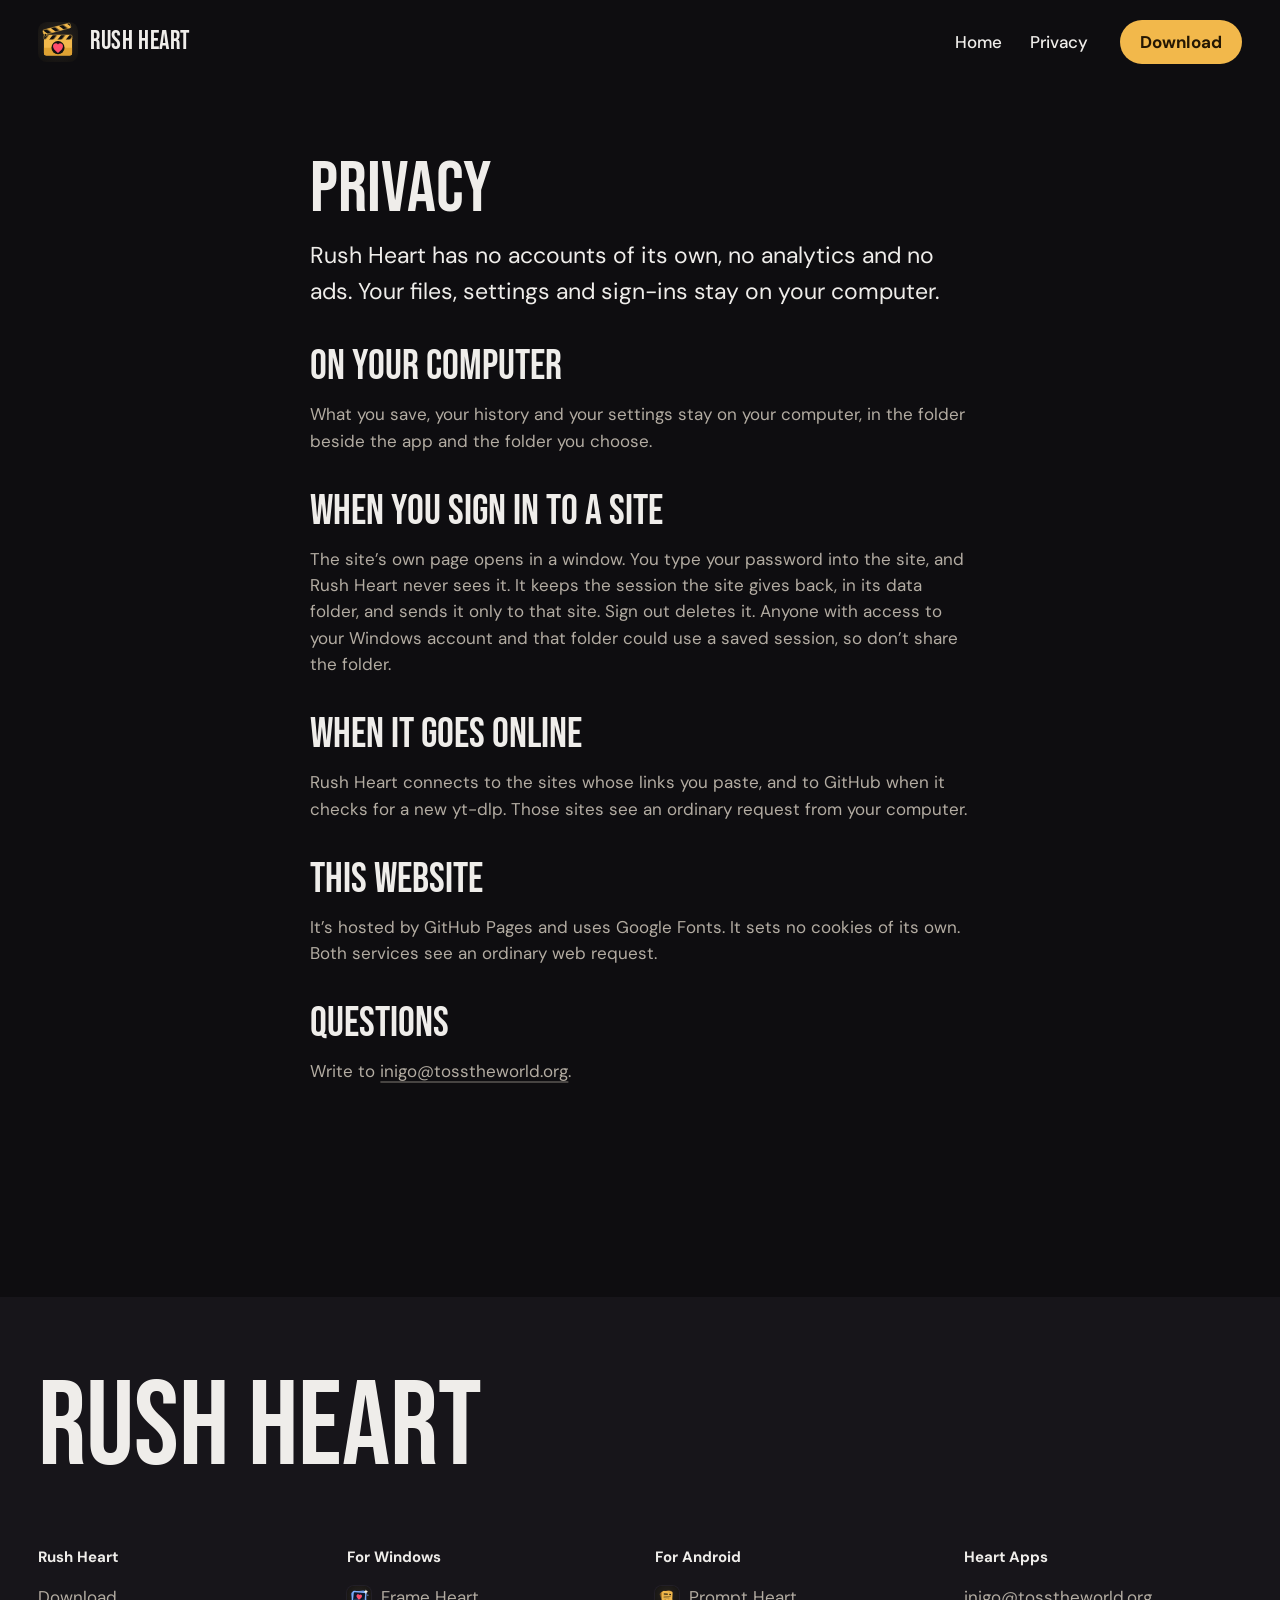
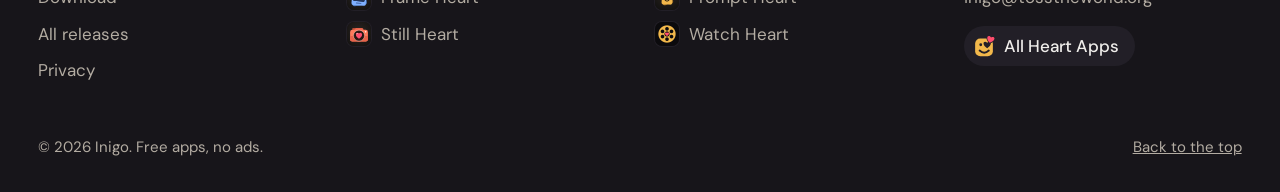
==== privacy.html @ 51c702de "Rush Heart 1.8.0: laid out like the other Heart Apps" ====
<!doctype html>
<html lang="en">
<head>
  <meta charset="utf-8">
  <meta name="viewport" content="width=device-width, initial-scale=1">
  <title>Privacy · Rush Heart</title>
  <meta name="description" content="Save videos and audio to your own drive. Free for Windows.">
  <meta name="theme-color" content="#0E0D10">
  <meta property="og:title" content="Rush Heart">
  <meta property="og:description" content="Save videos and audio to your own drive. A free Heart App for Windows.">
  <meta property="og:image" content="https://inigo-code.github.io/rush-heart-site/assets/preview.png">
  <meta property="og:image:width" content="1200">
  <meta property="og:image:height" content="630">
  <meta name="twitter:card" content="summary_large_image">
  <link rel="icon" href="assets/rush-heart.svg" type="image/svg+xml">
  <link rel="apple-touch-icon" href="assets/icon-180.png">
  <link rel="preconnect" href="https://fonts.googleapis.com">
  <link rel="preconnect" href="https://fonts.gstatic.com" crossorigin>
  <link href="https://fonts.googleapis.com/css2?family=Bebas+Neue&family=DM+Sans:opsz,wght@9..40,400;9..40,500;9..40,700&display=swap" rel="stylesheet">
  <link rel="stylesheet" href="heart.css">
  <link rel="stylesheet" href="theme.css">
  <script>document.documentElement.classList.add('js')</script>
</head>
<body>
<main id="top">
  <header class="bar wrap">
    <a class="brand" href="index.html" aria-label="Rush Heart, home"><img src="assets/rush-heart.svg" width="40" height="40" alt="">Rush Heart</a>
    <nav aria-label="Pages"><a href="index.html">Home</a><a href="privacy.html" aria-current="page">Privacy</a></nav>
    <a class="button button-small" href="https://github.com/inigo-code/rush-heart-site/releases/latest/download/RushHeart.exe">Download</a>
  </header>
  <article class="doc wrap">
    <h1 class="h2">Privacy</h1>
    <p class="doc-lede">Rush Heart has no accounts of its own, no analytics and no ads. Your files, settings and sign-ins stay on your computer.</p>
    <h2 class="h3">On your computer</h2><p>What you save, your history and your settings stay on your computer, in the folder beside the app and the folder you choose.</p><h2 class="h3">When you sign in to a site</h2><p>The site’s own page opens in a window. You type your password into the site, and Rush Heart never sees it. It keeps the session the site gives back, in its data folder, and sends it only to that site. Sign out deletes it. Anyone with access to your Windows account and that folder could use a saved session, so don’t share the folder.</p><h2 class="h3">When it goes online</h2><p>Rush Heart connects to the sites whose links you paste, and to GitHub when it checks for a new yt-dlp. Those sites see an ordinary request from your computer.</p>
    <h2 class="h3">This website</h2>
    <p>It’s hosted by GitHub Pages and uses Google Fonts. It sets no cookies of its own. Both services see an ordinary web request.</p>
    <h2 class="h3">Questions</h2>
    <p>Write to <a class="link" href="mailto:inigo@tosstheworld.org?subject=Rush%20Heart%20privacy">inigo@tosstheworld.org</a>.</p>
  </article>
</main>

<footer class="foot">
  <div class="wrap">
    <p class="foot-name" aria-hidden="true">Rush Heart</p>
    <div class="foot-cols">
      <nav aria-label="Rush Heart"><h2>Rush Heart</h2><a href="https://github.com/inigo-code/rush-heart-site/releases/latest/download/RushHeart.exe">Download</a><a href="https://github.com/inigo-code/rush-heart-site/releases">All releases</a><a href="privacy.html">Privacy</a></nav>
      <nav aria-label="For Windows"><h2>For Windows</h2><a class="to-app" href="https://inigo-code.github.io/frame-heart-site/"><img src="assets/frame-heart.svg" width="24" height="24" alt="">Frame Heart</a><a class="to-app" href="https://inigo-code.github.io/still-heart-site/"><img src="assets/still-heart.svg" width="24" height="24" alt="">Still Heart</a></nav>
      <nav aria-label="For Android"><h2>For Android</h2><a class="to-app" href="https://inigo-code.github.io/prompt-heart-site/"><img src="assets/prompt-heart.png" width="24" height="24" alt="">Prompt Heart</a><a class="to-app" href="https://inigo-code.github.io/watch-heart-site/"><img src="assets/watch-heart.png" width="24" height="24" alt="">Watch Heart</a></nav>
      <nav aria-label="Heart Apps"><h2>Heart Apps</h2><a href="mailto:inigo@tosstheworld.org?subject=Rush%20Heart">inigo@tosstheworld.org</a><a class="to-home" href="https://inigo-code.github.io/"><img src="assets/heart-apps.svg" width="22" height="22" alt="">All Heart Apps</a></nav>
    </div>
    <div class="foot-last"><p>© 2026 Inigo. Free apps, no ads.</p><a href="#top">Back to the top</a></div>
  </div>
</footer>

<script src="heart.js" defer></script>

</body>
</html>
---- heart.css ----
/* Heart: the shared layout of the Heart Apps sites. Each site sets its own colours and faces in
   its theme file; everything here reads only the tokens below. */

:root {
  --bg: #0E0D10;
  --surface: #18161B;
  --surface-2: #232026;
  --ink: #EFEDEA;
  --muted: #B3ACA2;
  --accent: #F2B84B;
  --accent-ink: #121110;
  --accent-hover: #F6C76E;
  --field: var(--accent);
  --field-ink: var(--accent-ink);
  --font-display: 'DM Sans', system-ui, sans-serif;
  --font-text: 'DM Sans', system-ui, sans-serif;
  --display-weight: 700;
  --display-track: -0.035em;
  --display-case: none;
  --s-small: 0.9375rem;
  --s-body: 1.0625rem;
  --s-lede: clamp(1.1875rem, 1rem + 0.6vw, 1.4375rem);
  --s-head: clamp(1.5rem, 1.15rem + 1vw, 2rem);
  --s-h2: clamp(2.25rem, 1.4rem + 3vw, 4rem);
  --s-h1: clamp(2.75rem, 1.2rem + 5.6vw, 6.25rem);
  --margin: clamp(1rem, 3vw, 2.5rem);
  --max: 1240px;
  --gap: clamp(1rem, 2.4vw, 2rem);
  --section: clamp(6rem, 11vw, 10rem);
  --radius: 28px;
  --ease-out: cubic-bezier(0.22, 1, 0.36, 1);
}

*, *::before, *::after { box-sizing: border-box; }
html { -webkit-text-size-adjust: 100%; scroll-behavior: smooth; scroll-padding-top: 24px; }
body { margin: 0; background: var(--bg); color: var(--ink); font: 400 var(--s-body)/1.55 var(--font-text); -webkit-font-smoothing: antialiased; text-rendering: optimizeLegibility; }
img { display: block; max-width: 100%; height: auto; }
a { color: inherit; }
h1, h2, h3, p, ul, ol, dl, dd, figure { margin: 0; }
ul, ol { padding: 0; list-style: none; }
button { font: inherit; color: inherit; background: none; border: 0; padding: 0; cursor: pointer; }
:focus-visible { outline: 3px solid var(--accent); outline-offset: 3px; border-radius: 6px; }
::selection { background: var(--accent); color: var(--accent-ink); }
.nums { font-variant-numeric: tabular-nums; }
.visually-hidden { position: absolute; width: 1px; height: 1px; overflow: hidden; clip-path: inset(50%); white-space: nowrap; }

.wrap { width: 100%; max-width: calc(var(--max) + 2 * var(--margin)); margin-inline: auto; padding-inline: var(--margin); }
.section { padding-block: var(--section) 0; }

/* ---------- type ---------- */
.h1, .h2, .h3 { font-family: var(--font-display); font-weight: var(--display-weight); text-transform: var(--display-case); text-wrap: balance; }
.h1 { font-size: var(--s-h1); line-height: 0.98; letter-spacing: var(--display-track); }
.h2 { font-size: var(--s-h2); line-height: 1.04; letter-spacing: calc(var(--display-track) * 0.8); }
.h3 { font-size: var(--s-head); line-height: 1.15; letter-spacing: calc(var(--display-track) * 0.4); }
.lede { font-size: var(--s-lede); line-height: 1.45; max-width: 34ch; }
.soft { color: var(--muted); }
.copy p + p { margin-top: 0.9em; }
.head { display: grid; gap: 20px; max-width: 46rem; margin-bottom: clamp(2.5rem, 5vw, 4rem); }
.head p { font-size: var(--s-lede); line-height: 1.45; max-width: 40ch; }

/* ---------- controls ---------- */
.button { display: inline-flex; align-items: center; justify-content: center; gap: 10px; min-height: 52px; padding: 0 26px; border-radius: 999px; background: var(--accent); color: var(--accent-ink); font-weight: 700; text-decoration: none; transition: transform 140ms var(--ease-out), background-color 180ms ease; }
.button:active { transform: scale(0.96); }
.button-tone { background: var(--surface-2); color: var(--ink); }
.button-small { min-height: 44px; padding: 0 20px; }
.link { text-decoration: underline; text-decoration-thickness: 2px; text-underline-offset: 0.22em; text-decoration-color: color-mix(in srgb, currentColor 35%, transparent); transition: text-decoration-color 180ms ease; }
@media (hover: hover) and (pointer: fine) {
  .button:hover { background: var(--accent-hover); }
  .button-tone:hover { background: color-mix(in srgb, var(--surface-2) 70%, var(--ink) 12%); }
  .link:hover { text-decoration-color: currentColor; }
}
.actions { display: flex; flex-wrap: wrap; align-items: center; gap: 14px 22px; }

/* ---------- the bar ---------- */
.bar { display: flex; align-items: center; gap: 24px; min-height: 84px; }
.brand { display: inline-flex; align-items: center; gap: 12px; font-family: var(--font-display); font-weight: var(--display-weight); font-size: var(--s-body); text-transform: var(--display-case); text-decoration: none; letter-spacing: -0.01em; }
.brand img { width: 40px; height: 40px; border-radius: 11px; }
.bar nav { display: flex; gap: 28px; margin-left: auto; }
.bar nav + .button { margin-left: 8px; }
.bar nav a { text-decoration: none; font-weight: 500; transition: color 180ms ease; }
.bar nav a:hover { color: var(--accent); }

/* ---------- the hero ---------- */
.hero { display: grid; grid-template-columns: minmax(0, 7fr) minmax(0, 5fr); gap: var(--gap); align-items: center; padding-block: clamp(2rem, 6vw, 5rem) 0; }
.hero-text { display: grid; gap: 32px; align-content: center; }
.hero-text .lede { max-width: 30ch; }
.facts { display: flex; flex-wrap: wrap; gap: 6px 22px; color: var(--muted); font-size: var(--s-small); }
.facts li { display: inline-flex; align-items: center; gap: 8px; }
.facts li::before { content: ''; width: 7px; height: 7px; border-radius: 50%; background: var(--accent); }
.hero-media { display: grid; justify-items: center; }

/* A phone: the screen in a plain bezel, a step in tone, no shadow. */
.phone { width: min(100%, 310px); padding: 10px; border-radius: 46px; background: var(--surface-2); }
.phone img { width: 100%; border-radius: 37px; background: var(--surface); }
.hero .phone { width: min(100%, 360px); }

/* ---------- feature rows: words on one side, one screen on the other ---------- */
.rows { display: grid; gap: clamp(4rem, 9vw, 8rem); }
.row { display: grid; grid-template-columns: minmax(0, 1fr) minmax(0, 1fr); gap: var(--gap); align-items: center; }
.row-media { display: grid; justify-items: center; padding-block: clamp(2rem, 4vw, 3.5rem); border-radius: var(--radius); background: var(--surface); }
.row:nth-child(even) .row-media { order: -1; }
.row-text { display: grid; gap: 22px; max-width: 32rem; }
.row:nth-child(odd) .row-text { padding-right: clamp(0px, 3vw, 3rem); }
.row:nth-child(even) .row-text { justify-self: end; }
.ticks { display: grid; gap: 10px; }
.ticks li { position: relative; padding-left: 30px; }
.ticks li::before { content: ''; position: absolute; left: 2px; top: 0.42em; width: 14px; height: 8px; border-left: 2.5px solid var(--accent); border-bottom: 2.5px solid var(--accent); transform: rotate(-45deg); }

/* ---------- everything else: a plain list in columns ---------- */
.more { display: grid; grid-template-columns: repeat(3, minmax(0, 1fr)); gap: 36px var(--gap); padding: clamp(2rem, 3.4vw, 3rem); border-radius: var(--radius); background: var(--surface); }
.more div { display: grid; gap: 6px; align-content: start; }
.more dt { font-weight: 700; }
.more dd { color: var(--muted); }

/* ---------- get it: the one field of colour ---------- */
.get { display: grid; grid-template-columns: minmax(0, 5fr) minmax(0, 7fr); gap: var(--gap); padding: clamp(2rem, 3.4vw, 3rem); border-radius: var(--radius); background: var(--field); color: var(--field-ink); }
.get .head { margin: 0; align-content: start; }
.get .head p { color: inherit; }
.ways { display: grid; gap: 10px; align-content: start; }
.way { display: grid; grid-template-columns: 48px minmax(0, 1fr) auto; gap: 18px; align-items: center; min-height: 84px; padding: 14px 22px 14px 18px; border-radius: 20px; background: color-mix(in srgb, var(--field-ink) 9%, transparent); text-decoration: none; transition: background-color 180ms ease, transform 140ms var(--ease-out); }
.way:active { transform: scale(0.985); }
.way img { width: 48px; height: 48px; border-radius: 12px; }
.way strong { display: block; }
.way span span { display: block; font-size: var(--s-small); opacity: 0.82; }
.way .go { font-weight: 700; white-space: nowrap; }
.way-main { background: var(--field-ink); color: var(--field); }
@media (hover: hover) and (pointer: fine) {
  .way:hover { background: color-mix(in srgb, var(--field-ink) 16%, transparent); }
  .way-main:hover { background: color-mix(in srgb, var(--field-ink) 88%, var(--field)); }
}

/* ---------- questions ---------- */
.faq { display: grid; grid-template-columns: minmax(0, 4fr) minmax(0, 8fr); gap: var(--gap); }
.faq .head { align-content: start; margin: 0; }
.faq-list { display: grid; gap: 8px; }
.faq-list details { border-radius: 18px; background: var(--surface); transition: background-color 180ms ease; }
.faq-list summary { display: flex; justify-content: space-between; align-items: center; gap: 16px; min-height: 64px; padding: 16px 22px; font-weight: 700; cursor: pointer; list-style: none; }
.faq-list summary::-webkit-details-marker { display: none; }
.faq-list summary::after { content: '+'; flex: none; display: grid; place-items: center; width: 32px; height: 32px; border-radius: 50%; background: var(--surface-2); font-weight: 400; font-size: 1.375rem; line-height: 1; transition: transform 240ms var(--ease-out); }
.faq-list details[open] summary::after { transform: rotate(45deg); }
.faq-list details p { padding: 0 22px 20px; max-width: 72ch; }
@media (hover: hover) and (pointer: fine) { .faq-list details:not([open]):hover { background: var(--surface-2); } }

/* ---------- note from the maker ---------- */
.note { display: grid; grid-template-columns: minmax(0, 4fr) minmax(0, 8fr); gap: var(--gap); }
.note .copy { font-size: var(--s-lede); line-height: 1.5; max-width: 40ch; }
.note .actions { margin-top: 28px; }

/* ---------- footer ---------- */
.foot { margin-top: var(--section); padding-block: clamp(3rem, 6vw, 5rem) 32px; background: var(--surface); }
.foot-name { font-family: var(--font-display); font-weight: var(--display-weight); text-transform: var(--display-case); font-size: var(--s-h1); line-height: 0.9; letter-spacing: var(--display-track); white-space: nowrap; }
.foot-cols { display: grid; grid-template-columns: repeat(4, minmax(0, 1fr)); gap: 28px var(--gap); margin-top: clamp(2.5rem, 5vw, 4rem); }
.foot-cols h2 { font-size: var(--s-small); font-weight: 700; margin-bottom: 10px; }
.foot-cols a { display: block; overflow-wrap: anywhere; padding-block: 5px; text-decoration: none; color: var(--muted); transition: color 180ms ease; }
.foot-cols a:hover { color: var(--ink); }
/* Links to the other apps carry their icons. The link home to Heart Apps is a chip, its mark and name on one line. */
.foot-cols .to-app { display: flex; align-items: center; gap: 10px; }
/* The icons are dark tiles; the ring keeps their edge visible on a dark footer. */
.foot-cols .to-app img { flex: none; width: 24px; height: 24px; border-radius: 7px; box-shadow: 0 0 0 1px var(--surface-2); }
.foot-cols .to-home { display: inline-flex; align-items: center; gap: 8px; margin-top: 10px; padding: 7px 16px 7px 10px; border-radius: 999px; background: var(--surface-2); color: var(--ink); font-weight: 500; white-space: nowrap; }
.foot-cols .to-home img { flex: none; width: 22px; height: 22px; }
.foot-last { display: flex; flex-wrap: wrap; justify-content: space-between; gap: 12px; margin-top: 48px; color: var(--muted); font-size: var(--s-small); }

/* ---------- entrance: each part rises once as it arrives; nothing waits on the script ---------- */
.js [data-reveal] { opacity: 0; transform: translateY(24px); transition: opacity 700ms var(--ease-out), transform 700ms var(--ease-out); transition-delay: calc(var(--i, 0) * 80ms); }
.js [data-reveal].is-in { opacity: 1; transform: none; }
.phone img { transition: transform 900ms var(--ease-out); }
.js .phone[data-reveal] img { transform: scale(1.04); }
.js .phone[data-reveal].is-in img { transform: none; }
@media (prefers-reduced-motion: reduce) {
  html { scroll-behavior: auto; }
  .js [data-reveal], .js .phone[data-reveal] img { opacity: 1; transform: none; transition: none; }
  .button, .way { transition: none; }
}

/* ---------- tablet ---------- */
@media (max-width: 960px) {
  .hero { grid-template-columns: minmax(0, 1fr) minmax(0, 0.8fr); }
  .more { grid-template-columns: repeat(2, minmax(0, 1fr)); }
  .get, .faq, .note { grid-template-columns: 1fr; gap: 32px; }
  .foot-cols { grid-template-columns: repeat(2, minmax(0, 1fr)); }
}

/* ---------- phone: its own composition, one column ---------- */
@media (max-width: 680px) {
  .bar { min-height: 68px; gap: 12px; }
  .bar nav { display: none; }
  .bar .button { margin-left: auto; }
  .hero { grid-template-columns: 1fr; gap: 48px; padding-top: 16px; }
  .hero-text { gap: 24px; }
  .hero .phone { width: min(78%, 320px); }
  .row { grid-template-columns: 1fr; gap: 28px; }
  .row .row-media, .row:nth-child(even) .row-media { order: 0; }
  .row:nth-child(even) .row-text { justify-self: start; }
  .row-text { padding: 0 !important; }
  .row .phone { width: min(74%, 290px); }
  .more { grid-template-columns: 1fr; gap: 24px; padding: 28px 22px; }
  .get { padding: 28px 18px; }
  .way { grid-template-columns: 40px minmax(0, 1fr); padding: 14px 16px; }
  .way img { width: 40px; height: 40px; }
  .way .go { display: none; }
  .foot-cols { grid-template-columns: 1fr; }
}
---- theme.css ----
/* Rush Heart: a Heart App for Windows. The layout is heart.css; this adds the colour and the window. */
:root {
  --bg: #0E0D10; --surface: #17151A; --surface-2: #221F27; --ink: #EFEDEA; --muted: #B3ACA2;
  --accent: #f2b84b; --accent-ink: #241703; --accent-hover: #f7cd7c; --field: #f2b84b; --field-ink: #241703;
  --font-display: 'Bebas Neue', Impact, 'Arial Narrow', sans-serif;
  --font-text: 'DM Sans', system-ui, -apple-system, 'Segoe UI', Roboto, sans-serif;
  --display-weight: 400; --display-track: 0; --display-case: uppercase;
  --s-h1: clamp(2.5rem, 0.2rem + 9.4vw, 7.5rem);
  --s-h2: clamp(2.75rem, 1.6rem + 3.6vw, 5rem);
  --s-head: clamp(2rem, 1.5rem + 1.4vw, 2.75rem);
}

.brand { font-size: 1.625rem; letter-spacing: 0.02em; }
.brand img { border-radius: 0; }
.h1 { line-height: 0.9; }
.h2, .h3 { line-height: 0.95; }
.way-mark { display: grid; place-items: center; width: 48px; height: 48px; border-radius: 12px; background: var(--field-ink); color: var(--field); font-weight: 700; }

/* The hero: the title across the page, the words and the window below it. */
.hero { grid-template-columns: minmax(0, 4fr) minmax(0, 8fr); align-items: end; }
.hero-text { gap: 40px; }
.hero-side { display: grid; gap: 32px; max-width: 34rem; }
@media (min-width: 961px) {
  .hero { grid-template-rows: auto auto; row-gap: 0; }
  .hero-text { display: contents; }
  .hero h1 { grid-column: 1 / -1; grid-row: 1; margin-bottom: clamp(1.5rem, 3vw, 2.5rem); }
  .hero-side { grid-column: 1; grid-row: 2; align-self: start; padding-top: clamp(1rem, 3vw, 2.5rem); }
  .hero-media { grid-column: 2; grid-row: 2; }
}
.window { overflow: hidden; width: 100%; border-radius: 16px; background: var(--surface-2); box-shadow: 0 30px 80px rgba(0, 0, 0, 0.45); }
.window img { display: block; width: 100%; height: auto; }
.row-media { padding: clamp(1rem, 2.4vw, 2rem); }

/* Sites that take an account, as a plain list */
.import { display: grid; grid-template-columns: minmax(0, 5fr) minmax(0, 7fr); gap: var(--gap); }
.import .head { margin: 0; align-content: start; }
.sources { display: grid; grid-template-columns: repeat(2, minmax(0, 1fr)); gap: 22px 24px; }
.sources strong { display: block; }
.sources span { display: block; color: var(--muted); font-size: var(--s-small); }
.import-after { margin-top: 22px; color: var(--muted); font-size: var(--s-small); }

/* Before and after */
.slider { max-width: 1040px; }
.compare { position: relative; overflow: hidden; border-radius: 18px; aspect-ratio: 3 / 2; background: #000; touch-action: pan-y; }
.compare img { position: absolute; inset: 0; width: 100%; height: 100%; object-fit: cover; }
.compare .before { clip-path: inset(0 calc(100% - var(--pos)) 0 0); }
.compare .line { position: absolute; top: 0; bottom: 0; left: var(--pos); width: 2px; margin-left: -1px; background: #F3EEE7; pointer-events: none; }
.compare .line::after { content: ""; position: absolute; top: 50%; left: 50%; width: 42px; height: 42px; border: 2px solid #F3EEE7; border-radius: 50%; transform: translate(-50%, -50%); background: rgba(14, 13, 16, 0.7); }
.compare .tag { position: absolute; top: 14px; padding: 3px 10px; border-radius: 8px; background: rgba(14, 13, 16, 0.72); font-size: var(--s-small); font-weight: 500; pointer-events: none; }
.compare .tag.left { left: 14px; }
.compare .tag.right { right: 14px; }
.compare input { position: absolute; inset: 0; width: 100%; height: 100%; margin: 0; opacity: 0; cursor: ew-resize; }

.notes { display: grid; gap: 16px; margin-top: 8px; font-size: var(--s-small); }
.notes strong { display: block; }

/* A page of plain words */
.doc { display: grid; gap: 14px; max-width: 46rem; padding-block: clamp(2rem, 6vw, 4.5rem); }
.doc h2 { margin-top: 24px; }
.doc p { color: var(--muted); }
.doc-lede { font-size: var(--s-lede); color: var(--ink) !important; }

@media (max-width: 960px) {
  .hero { grid-template-columns: 1fr; }
  .import { grid-template-columns: 1fr; gap: 32px; }
}
@media (max-width: 680px) {
  .sources { grid-template-columns: 1fr; }
}
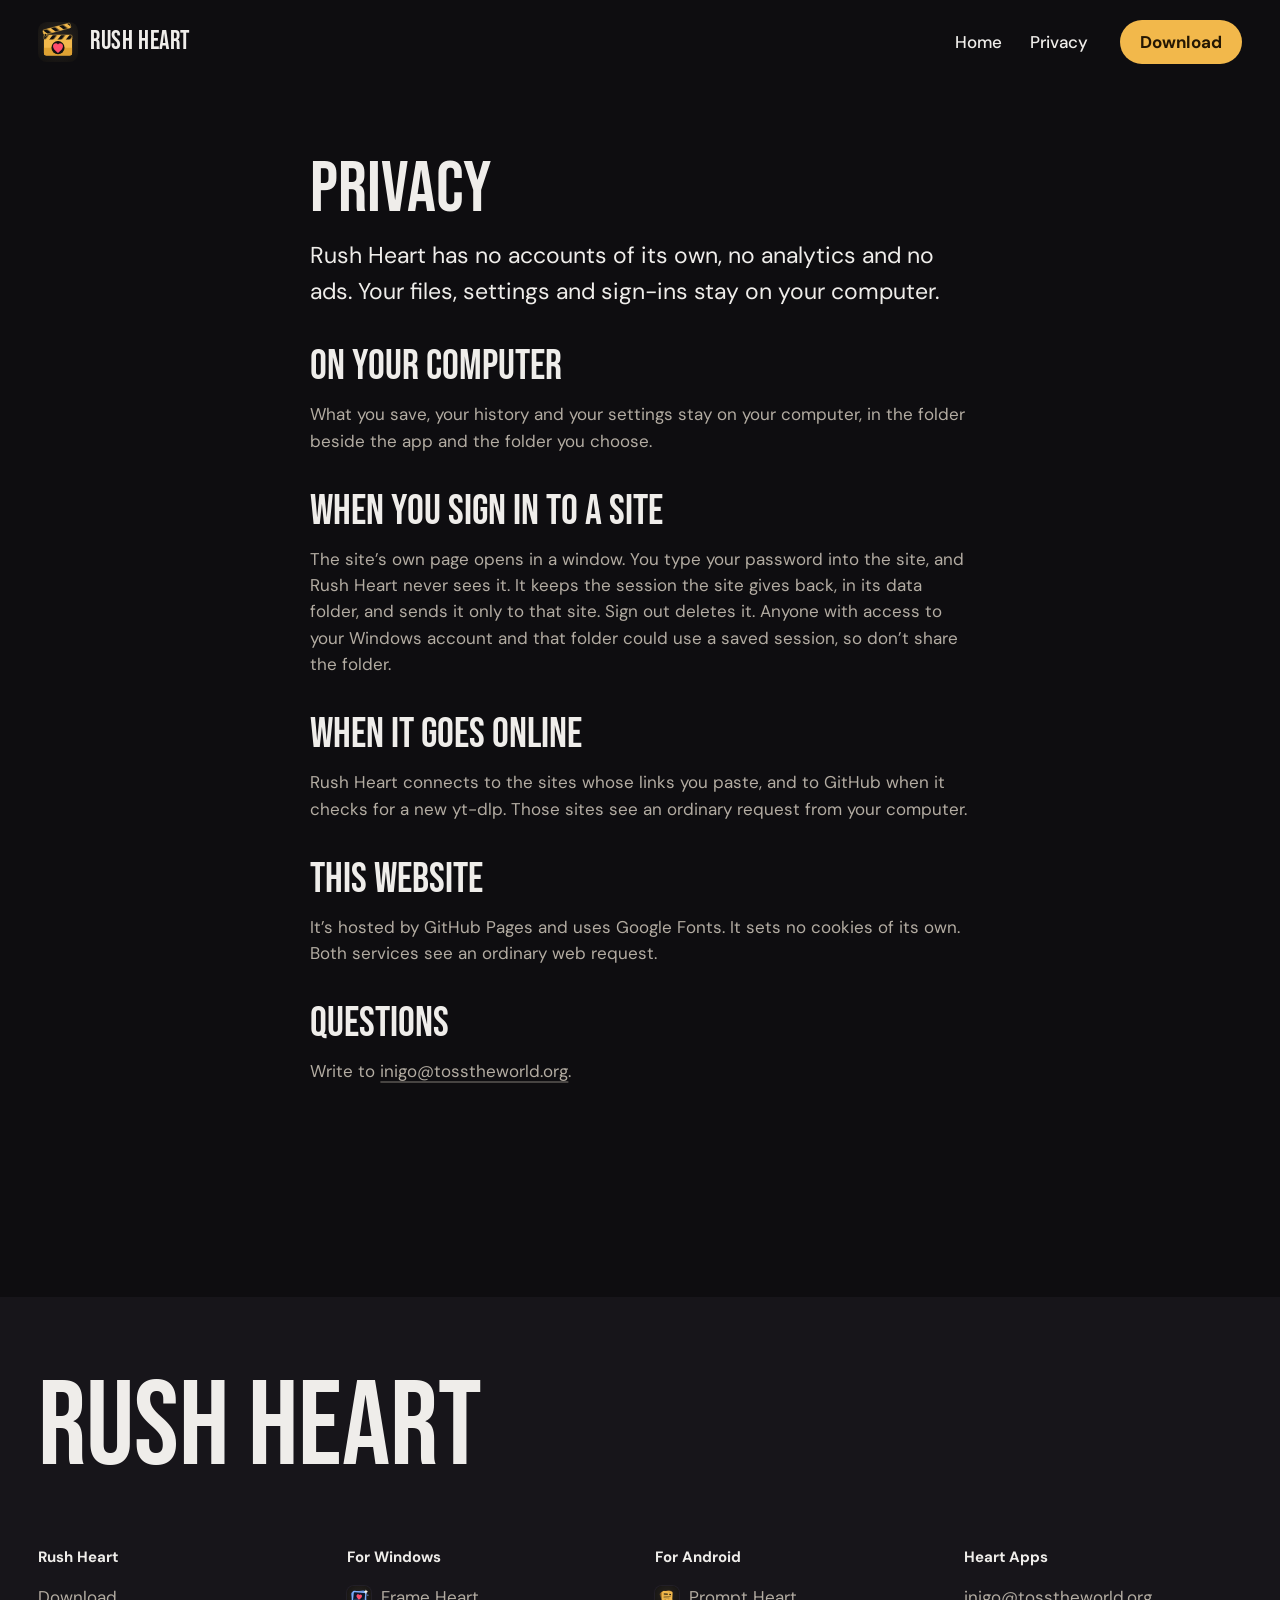
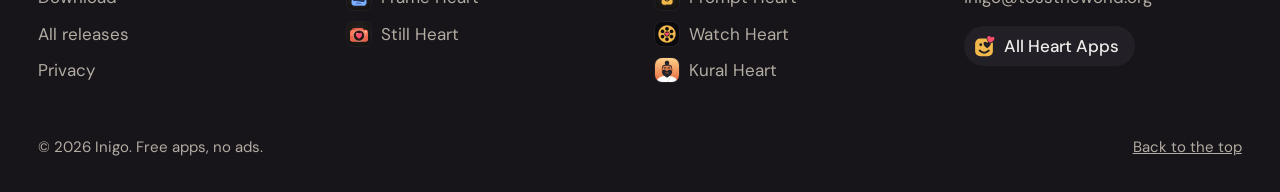
==== commit bba56e08: "Link Kural Heart" ====
--- a/privacy.html
+++ b/privacy.html
@@ -45,7 +45,7 @@
     <div class="foot-cols">
       <nav aria-label="Rush Heart"><h2>Rush Heart</h2><a href="https://github.com/inigo-code/rush-heart-site/releases/latest/download/RushHeart.exe">Download</a><a href="https://github.com/inigo-code/rush-heart-site/releases">All releases</a><a href="privacy.html">Privacy</a></nav>
       <nav aria-label="For Windows"><h2>For Windows</h2><a class="to-app" href="https://inigo-code.github.io/frame-heart-site/"><img src="assets/frame-heart.svg" width="24" height="24" alt="">Frame Heart</a><a class="to-app" href="https://inigo-code.github.io/still-heart-site/"><img src="assets/still-heart.svg" width="24" height="24" alt="">Still Heart</a></nav>
-      <nav aria-label="For Android"><h2>For Android</h2><a class="to-app" href="https://inigo-code.github.io/prompt-heart-site/"><img src="assets/prompt-heart.png" width="24" height="24" alt="">Prompt Heart</a><a class="to-app" href="https://inigo-code.github.io/watch-heart-site/"><img src="assets/watch-heart.png" width="24" height="24" alt="">Watch Heart</a></nav>
+      <nav aria-label="For Android"><h2>For Android</h2><a class="to-app" href="https://inigo-code.github.io/prompt-heart-site/"><img src="assets/prompt-heart.png" width="24" height="24" alt="">Prompt Heart</a><a class="to-app" href="https://inigo-code.github.io/watch-heart-site/"><img src="assets/watch-heart.png" width="24" height="24" alt="">Watch Heart</a><a class="to-app" href="https://inigo-code.github.io/kural-heart-site/"><img src="assets/kural-heart.png" width="24" height="24" alt="">Kural Heart</a></nav>
       <nav aria-label="Heart Apps"><h2>Heart Apps</h2><a href="mailto:inigo@tosstheworld.org?subject=Rush%20Heart">inigo@tosstheworld.org</a><a class="to-home" href="https://inigo-code.github.io/"><img src="assets/heart-apps.svg" width="22" height="22" alt="">All Heart Apps</a></nav>
     </div>
     <div class="foot-last"><p>© 2026 Inigo. Free apps, no ads.</p><a href="#top">Back to the top</a></div>
--- a/theme.css
+++ b/theme.css
@@ -17,19 +17,26 @@
 .way-mark { display: grid; place-items: center; width: 48px; height: 48px; border-radius: 12px; background: var(--field-ink); color: var(--field); font-weight: 700; }
 
 /* The hero: the title across the page, the words and the window below it. */
-.hero { grid-template-columns: minmax(0, 4fr) minmax(0, 8fr); align-items: end; }
-.hero-text { gap: 40px; }
-.hero-side { display: grid; gap: 32px; max-width: 34rem; }
+.hero { grid-template-columns: minmax(0, 1fr); gap: clamp(2rem, 4vw, 3.5rem); }
+.hero-text { gap: clamp(1.5rem, 3vw, 2.5rem); }
+.hero-side { display: grid; gap: 22px 32px; }
 @media (min-width: 961px) {
-  .hero { grid-template-rows: auto auto; row-gap: 0; }
-  .hero-text { display: contents; }
-  .hero h1 { grid-column: 1 / -1; grid-row: 1; margin-bottom: clamp(1.5rem, 3vw, 2.5rem); }
-  .hero-side { grid-column: 1; grid-row: 2; align-self: start; padding-top: clamp(1rem, 3vw, 2.5rem); }
-  .hero-media { grid-column: 2; grid-row: 2; }
+  .hero-side { grid-template-columns: minmax(0, 6fr) minmax(0, 5fr); align-items: start; }
+  .hero-side .lede { max-width: 36ch; }
+  .hero-side .facts { grid-column: 1 / -1; }
 }
 .window { overflow: hidden; width: 100%; border-radius: 16px; background: var(--surface-2); box-shadow: 0 30px 80px rgba(0, 0, 0, 0.45); }
 .window img { display: block; width: 100%; height: auto; }
-.row-media { padding: clamp(1rem, 2.4vw, 2rem); }
+.row { grid-template-columns: minmax(0, 5fr) minmax(0, 7fr); }
+.row:nth-child(even) { grid-template-columns: minmax(0, 7fr) minmax(0, 5fr); }
+.row-media { display: block; padding: 0; background: none; }
+.row-media .compare { width: 100%; aspect-ratio: 3 / 2; }
+
+/* A wall of pictures */
+.wall { display: grid; gap: 10px; margin-top: clamp(1.5rem, 3vw, 2.5rem); }
+.wall-6 { grid-template-columns: repeat(6, minmax(0, 1fr)); }
+.wall-4 { grid-template-columns: repeat(4, minmax(0, 1fr)); }
+.wall img { display: block; width: 100%; height: auto; border-radius: 12px; }
 
 /* Sites that take an account, as a plain list */
 .import { display: grid; grid-template-columns: minmax(0, 5fr) minmax(0, 7fr); gap: var(--gap); }
@@ -61,8 +68,10 @@
 .doc-lede { font-size: var(--s-lede); color: var(--ink) !important; }
 
 @media (max-width: 960px) {
-  .hero { grid-template-columns: 1fr; }
+  .row, .row:nth-child(even) { grid-template-columns: minmax(0, 1fr); }
   .import { grid-template-columns: 1fr; gap: 32px; }
+  .wall-6 { grid-template-columns: repeat(3, minmax(0, 1fr)); }
+  .wall-4 { grid-template-columns: repeat(2, minmax(0, 1fr)); }
 }
 @media (max-width: 680px) {
   .sources { grid-template-columns: 1fr; }
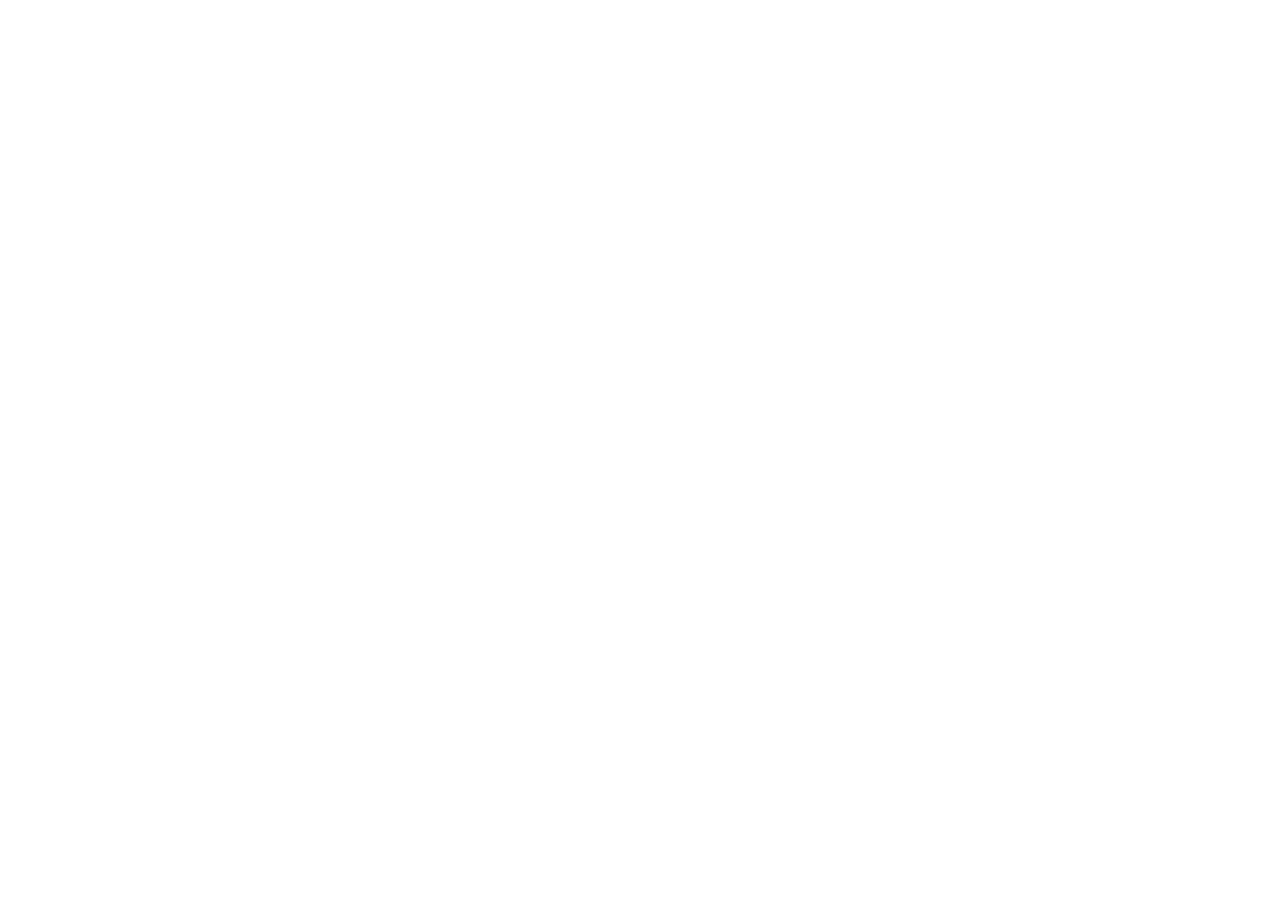
==== commit d9e6cc18: "Redirect to https://heartapps.github.io/ (site b9b6af6)" ====
--- a/privacy.html
+++ b/privacy.html
@@ -1,58 +1,15 @@
 <!doctype html>
 <html lang="en">
 <head>
-  <meta charset="utf-8">
-  <meta name="viewport" content="width=device-width, initial-scale=1">
-  <title>Privacy · Rush Heart</title>
-  <meta name="description" content="Save videos and audio to your own drive. Free for Windows.">
-  <meta name="theme-color" content="#0E0D10">
-  <meta property="og:title" content="Rush Heart">
-  <meta property="og:description" content="Save videos and audio to your own drive. A free Heart App for Windows.">
-  <meta property="og:image" content="https://inigo-code.github.io/rush-heart-site/assets/preview.png">
-  <meta property="og:image:width" content="1200">
-  <meta property="og:image:height" content="630">
-  <meta name="twitter:card" content="summary_large_image">
-  <link rel="icon" href="assets/rush-heart.svg" type="image/svg+xml">
-  <link rel="apple-touch-icon" href="assets/icon-180.png">
-  <link rel="preconnect" href="https://fonts.googleapis.com">
-  <link rel="preconnect" href="https://fonts.gstatic.com" crossorigin>
-  <link href="https://fonts.googleapis.com/css2?family=Bebas+Neue&family=DM+Sans:opsz,wght@9..40,400;9..40,500;9..40,700&display=swap" rel="stylesheet">
-  <link rel="stylesheet" href="heart.css">
-  <link rel="stylesheet" href="theme.css">
-  <script>document.documentElement.classList.add('js')</script>
+<meta charset="utf-8">
+<meta name="viewport" content="width=device-width, initial-scale=1">
+<title>Heart Apps has moved</title>
+<link rel="canonical" href="https://heartapps.github.io/rush-heart/privacy.html">
+<meta http-equiv="refresh" content="0; url=https://heartapps.github.io/rush-heart/privacy.html">
+<script>location.replace("https://heartapps.github.io/rush-heart/privacy.html" + location.search + location.hash)</script>
+<style>body{margin:0;min-height:100vh;display:grid;place-items:center;background:#0E0D10;color:#EFEDEA;font:17px/1.5 system-ui,sans-serif}a{color:#F2B84B}</style>
 </head>
 <body>
-<main id="top">
-  <header class="bar wrap">
-    <a class="brand" href="index.html" aria-label="Rush Heart, home"><img src="assets/rush-heart.svg" width="40" height="40" alt="">Rush Heart</a>
-    <nav aria-label="Pages"><a href="index.html">Home</a><a href="privacy.html" aria-current="page">Privacy</a></nav>
-    <a class="button button-small" href="https://github.com/inigo-code/rush-heart-site/releases/latest/download/RushHeart.exe">Download</a>
-  </header>
-  <article class="doc wrap">
-    <h1 class="h2">Privacy</h1>
-    <p class="doc-lede">Rush Heart has no accounts of its own, no analytics and no ads. Your files, settings and sign-ins stay on your computer.</p>
-    <h2 class="h3">On your computer</h2><p>What you save, your history and your settings stay on your computer, in the folder beside the app and the folder you choose.</p><h2 class="h3">When you sign in to a site</h2><p>The site’s own page opens in a window. You type your password into the site, and Rush Heart never sees it. It keeps the session the site gives back, in its data folder, and sends it only to that site. Sign out deletes it. Anyone with access to your Windows account and that folder could use a saved session, so don’t share the folder.</p><h2 class="h3">When it goes online</h2><p>Rush Heart connects to the sites whose links you paste, and to GitHub when it checks for a new yt-dlp. Those sites see an ordinary request from your computer.</p>
-    <h2 class="h3">This website</h2>
-    <p>It’s hosted by GitHub Pages and uses Google Fonts. It sets no cookies of its own. Both services see an ordinary web request.</p>
-    <h2 class="h3">Questions</h2>
-    <p>Write to <a class="link" href="mailto:inigo@tosstheworld.org?subject=Rush%20Heart%20privacy">inigo@tosstheworld.org</a>.</p>
-  </article>
-</main>
-
-<footer class="foot">
-  <div class="wrap">
-    <p class="foot-name" aria-hidden="true">Rush Heart</p>
-    <div class="foot-cols">
-      <nav aria-label="Rush Heart"><h2>Rush Heart</h2><a href="https://github.com/inigo-code/rush-heart-site/releases/latest/download/RushHeart.exe">Download</a><a href="https://github.com/inigo-code/rush-heart-site/releases">All releases</a><a href="privacy.html">Privacy</a></nav>
-      <nav aria-label="For Windows"><h2>For Windows</h2><a class="to-app" href="https://inigo-code.github.io/frame-heart-site/"><img src="assets/frame-heart.svg" width="24" height="24" alt="">Frame Heart</a><a class="to-app" href="https://inigo-code.github.io/still-heart-site/"><img src="assets/still-heart.svg" width="24" height="24" alt="">Still Heart</a></nav>
-      <nav aria-label="For Android"><h2>For Android</h2><a class="to-app" href="https://inigo-code.github.io/prompt-heart-site/"><img src="assets/prompt-heart.png" width="24" height="24" alt="">Prompt Heart</a><a class="to-app" href="https://inigo-code.github.io/watch-heart-site/"><img src="assets/watch-heart.png" width="24" height="24" alt="">Watch Heart</a><a class="to-app" href="https://inigo-code.github.io/kural-heart-site/"><img src="assets/kural-heart.png" width="24" height="24" alt="">Kural Heart</a></nav>
-      <nav aria-label="Heart Apps"><h2>Heart Apps</h2><a href="mailto:inigo@tosstheworld.org?subject=Rush%20Heart">inigo@tosstheworld.org</a><a class="to-home" href="https://inigo-code.github.io/"><img src="assets/heart-apps.svg" width="22" height="22" alt="">All Heart Apps</a></nav>
-    </div>
-    <div class="foot-last"><p>© 2026 Inigo. Free apps, no ads.</p><a href="#top">Back to the top</a></div>
-  </div>
-</footer>
-
-<script src="heart.js" defer></script>
-
+<p>Heart Apps has a new address: <a href="https://heartapps.github.io/rush-heart/privacy.html">https://heartapps.github.io/rush-heart/privacy.html</a></p>
 </body>
 </html>
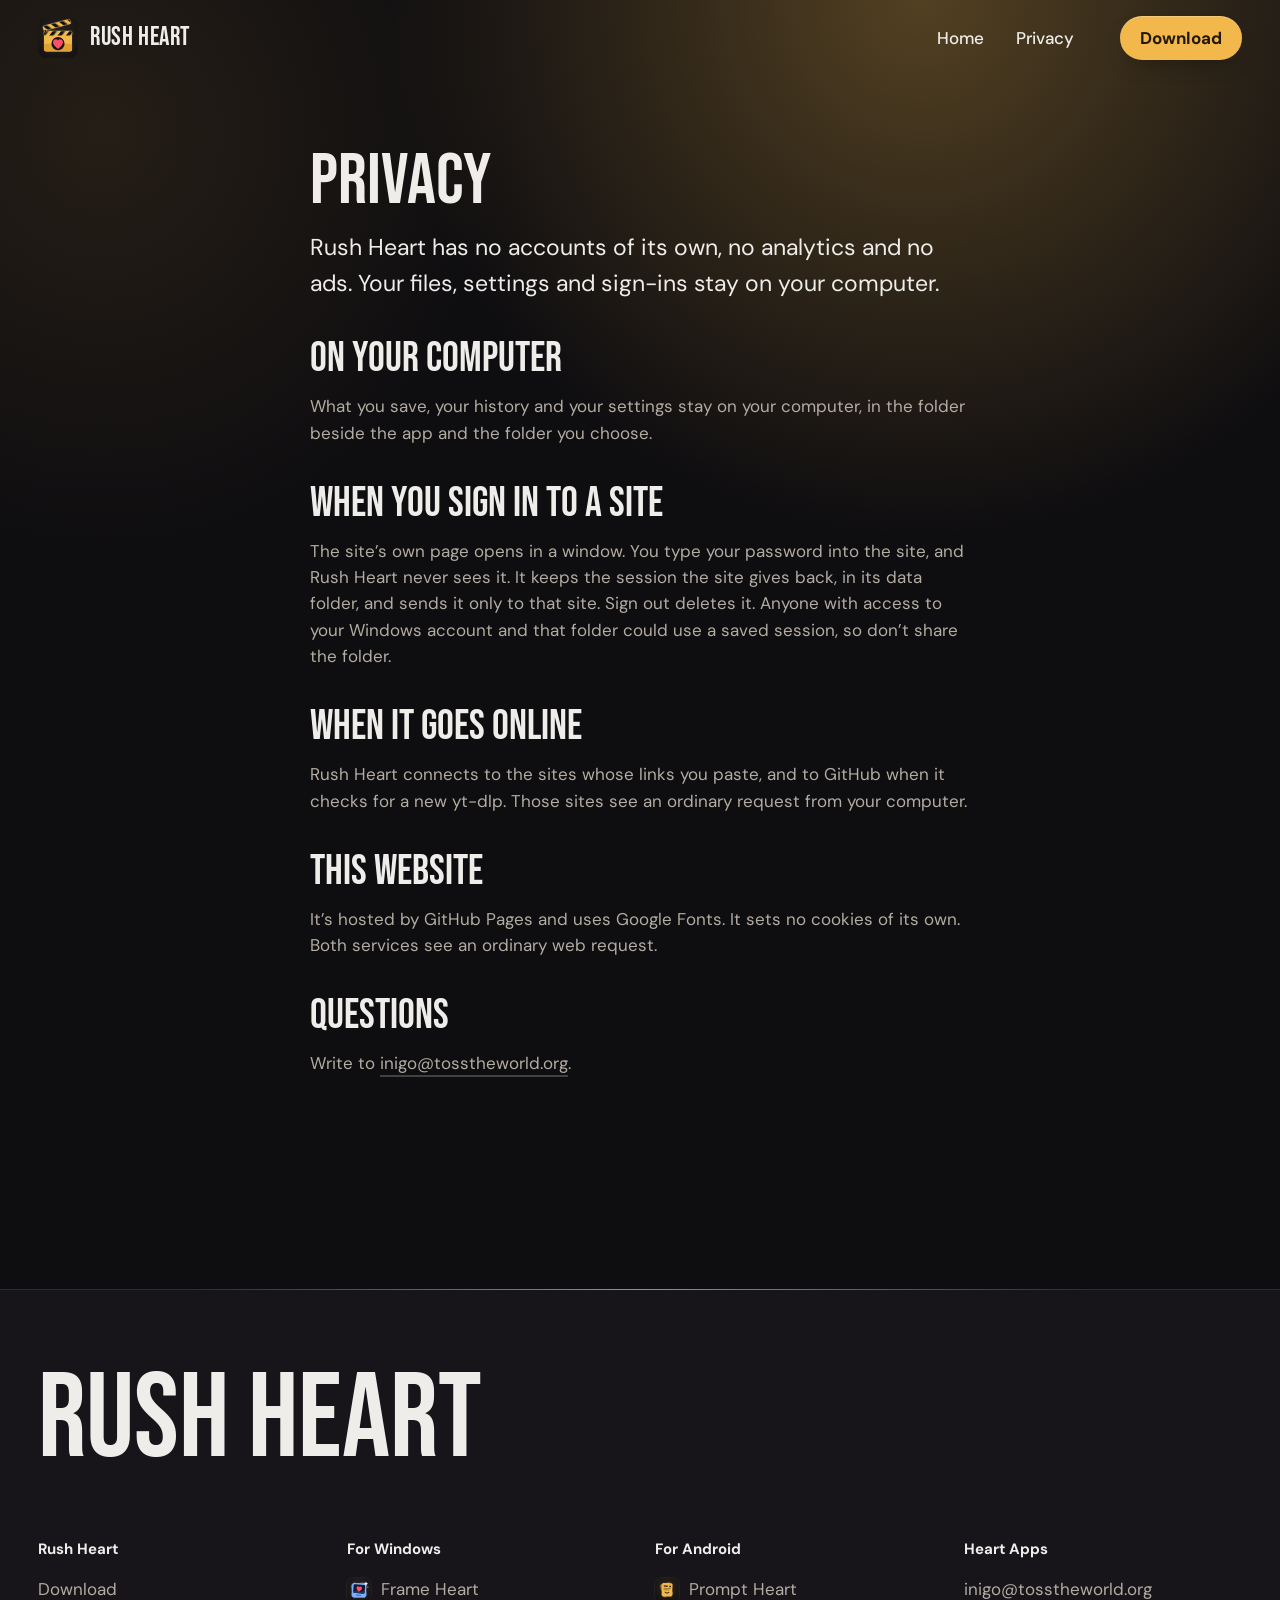
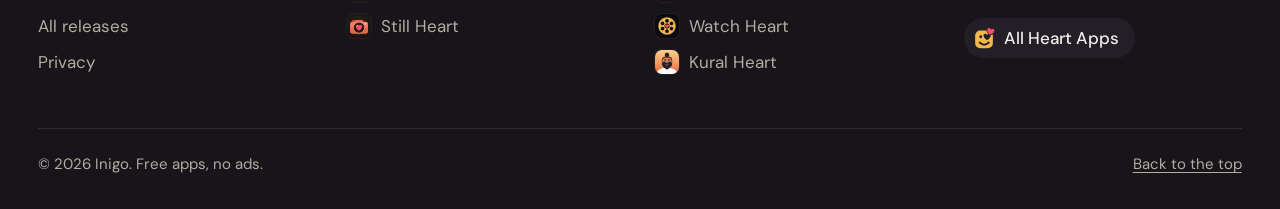
==== commit 649bf9ec: "Declare the colour scheme so scrollbars, fields and the loading page match the theme" ====
--- a/privacy.html
+++ b/privacy.html
@@ -1,15 +1,59 @@
 <!doctype html>
 <html lang="en">
 <head>
-<meta charset="utf-8">
-<meta name="viewport" content="width=device-width, initial-scale=1">
-<title>Heart Apps has moved</title>
-<link rel="canonical" href="https://heartapps.github.io/rush-heart/privacy.html">
-<meta http-equiv="refresh" content="0; url=https://heartapps.github.io/rush-heart/privacy.html">
-<script>location.replace("https://heartapps.github.io/rush-heart/privacy.html" + location.search + location.hash)</script>
-<style>body{margin:0;min-height:100vh;display:grid;place-items:center;background:#0E0D10;color:#EFEDEA;font:17px/1.5 system-ui,sans-serif}a{color:#F2B84B}</style>
+  <meta charset="utf-8">
+  <meta name="viewport" content="width=device-width, initial-scale=1">
+  <meta name="color-scheme" content="dark">
+  <title>Privacy · Rush Heart</title>
+  <meta name="description" content="Save videos and audio to your own drive. Free for Windows.">
+  <meta name="theme-color" content="#0E0D10">
+  <meta property="og:title" content="Rush Heart">
+  <meta property="og:description" content="Save videos and audio to your own drive. A free Heart App for Windows.">
+  <meta property="og:image" content="https://inigo-code.github.io/rush-heart-site/assets/preview.png">
+  <meta property="og:image:width" content="1200">
+  <meta property="og:image:height" content="630">
+  <meta name="twitter:card" content="summary_large_image">
+  <link rel="icon" href="assets/rush-heart.svg" type="image/svg+xml">
+  <link rel="apple-touch-icon" href="assets/icon-180.png">
+  <link rel="preconnect" href="https://fonts.googleapis.com">
+  <link rel="preconnect" href="https://fonts.gstatic.com" crossorigin>
+  <link href="https://fonts.googleapis.com/css2?family=Bebas+Neue&family=DM+Sans:opsz,wght@9..40,400;9..40,500;9..40,700&display=swap" rel="stylesheet">
+  <link rel="stylesheet" href="heart.css">
+  <link rel="stylesheet" href="theme.css">
+  <script>document.documentElement.classList.add('js')</script>
 </head>
 <body>
-<p>Heart Apps has a new address: <a href="https://heartapps.github.io/rush-heart/privacy.html">https://heartapps.github.io/rush-heart/privacy.html</a></p>
+<main id="top">
+  <header class="bar wrap">
+    <a class="brand" href="index.html" aria-label="Rush Heart, home"><img src="assets/rush-heart.svg" width="40" height="40" alt="">Rush Heart</a>
+    <nav aria-label="Pages"><a href="index.html">Home</a><a href="privacy.html" aria-current="page">Privacy</a></nav>
+    <a class="button button-small" href="https://github.com/inigo-code/rush-heart-site/releases/latest/download/RushHeart.exe">Download</a>
+  </header>
+  <article class="doc wrap">
+    <h1 class="h2">Privacy</h1>
+    <p class="doc-lede">Rush Heart has no accounts of its own, no analytics and no ads. Your files, settings and sign-ins stay on your computer.</p>
+    <h2 class="h3">On your computer</h2><p>What you save, your history and your settings stay on your computer, in the folder beside the app and the folder you choose.</p><h2 class="h3">When you sign in to a site</h2><p>The site’s own page opens in a window. You type your password into the site, and Rush Heart never sees it. It keeps the session the site gives back, in its data folder, and sends it only to that site. Sign out deletes it. Anyone with access to your Windows account and that folder could use a saved session, so don’t share the folder.</p><h2 class="h3">When it goes online</h2><p>Rush Heart connects to the sites whose links you paste, and to GitHub when it checks for a new yt-dlp. Those sites see an ordinary request from your computer.</p>
+    <h2 class="h3">This website</h2>
+    <p>It’s hosted by GitHub Pages and uses Google Fonts. It sets no cookies of its own. Both services see an ordinary web request.</p>
+    <h2 class="h3">Questions</h2>
+    <p>Write to <a class="link" href="mailto:inigo@tosstheworld.org?subject=Rush%20Heart%20privacy">inigo@tosstheworld.org</a>.</p>
+  </article>
+</main>
+
+<footer class="foot">
+  <div class="wrap">
+    <p class="foot-name" aria-hidden="true">Rush Heart</p>
+    <div class="foot-cols">
+      <nav aria-label="Rush Heart"><h2>Rush Heart</h2><a href="https://github.com/inigo-code/rush-heart-site/releases/latest/download/RushHeart.exe">Download</a><a href="https://github.com/inigo-code/rush-heart-site/releases">All releases</a><a href="privacy.html">Privacy</a></nav>
+      <nav aria-label="For Windows"><h2>For Windows</h2><a class="to-app" href="https://inigo-code.github.io/frame-heart-site/"><img src="assets/frame-heart.svg" width="24" height="24" alt="">Frame Heart</a><a class="to-app" href="https://inigo-code.github.io/still-heart-site/"><img src="assets/still-heart.svg" width="24" height="24" alt="">Still Heart</a></nav>
+      <nav aria-label="For Android"><h2>For Android</h2><a class="to-app" href="https://inigo-code.github.io/prompt-heart-site/"><img src="assets/prompt-heart.png" width="24" height="24" alt="">Prompt Heart</a><a class="to-app" href="https://inigo-code.github.io/watch-heart-site/"><img src="assets/watch-heart.png" width="24" height="24" alt="">Watch Heart</a><a class="to-app" href="https://inigo-code.github.io/kural-heart-site/"><img src="assets/kural-heart.png" width="24" height="24" alt="">Kural Heart</a></nav>
+      <nav aria-label="Heart Apps"><h2>Heart Apps</h2><a href="mailto:inigo@tosstheworld.org?subject=Rush%20Heart">inigo@tosstheworld.org</a><a class="to-home" href="https://inigo-code.github.io/"><img src="assets/heart-apps.svg" width="22" height="22" alt="">All Heart Apps</a></nav>
+    </div>
+    <div class="foot-last"><p>© 2026 Inigo. Free apps, no ads.</p><a href="#top">Back to the top</a></div>
+  </div>
+</footer>
+
+<script src="heart.js" defer></script>
+
 </body>
 </html>
--- a/heart.css
+++ b/heart.css
@@ -0,0 +1,271 @@
+/* Heart: the shared layout of the Heart Apps sites. Each site sets its own colours and faces in
+   its theme file; everything here reads only the tokens below. */
+
+:root {
+  /* Dark by default, so scrollbars, form fields and the loading canvas are dark too. Themes that follow the system say light dark. */
+  color-scheme: dark;
+  --bg: #0E0D10;
+  --surface: #18161B;
+  --surface-2: #232026;
+  --ink: #EFEDEA;
+  --muted: #B3ACA2;
+  --accent: #F2B84B;
+  --accent-ink: #121110;
+  --accent-hover: #F6C76E;
+  --field: var(--accent);
+  --field-ink: var(--accent-ink);
+  --font-display: 'DM Sans', system-ui, sans-serif;
+  --font-text: 'DM Sans', system-ui, sans-serif;
+  --display-weight: 700;
+  --display-track: -0.035em;
+  --display-case: none;
+  --s-small: 0.9375rem;
+  --s-body: 1.0625rem;
+  --s-lede: clamp(1.1875rem, 1rem + 0.6vw, 1.4375rem);
+  --s-head: clamp(1.5rem, 1.15rem + 1vw, 2rem);
+  --s-h2: clamp(2.25rem, 1.4rem + 3vw, 4rem);
+  --s-h1: clamp(2.75rem, 1.2rem + 5.6vw, 6.25rem);
+  --margin: clamp(1rem, 3vw, 2.5rem);
+  --max: 1240px;
+  --gap: clamp(1rem, 2.4vw, 2rem);
+  --section: clamp(6rem, 11vw, 10rem);
+  --radius: 28px;
+  --ease-out: cubic-bezier(0.22, 1, 0.36, 1);
+  /* Read from the colours above, so every theme gets its own lines, glows and shadows. */
+  --line: color-mix(in srgb, var(--ink) 10%, transparent);
+  --line-strong: color-mix(in srgb, var(--ink) 18%, transparent);
+  --glow: color-mix(in srgb, var(--accent) 30%, transparent);
+  --shadow: 0 30px 70px -28px rgb(0 0 0 / 0.55);
+}
+
+*, *::before, *::after { box-sizing: border-box; }
+html { scrollbar-color: color-mix(in srgb, var(--ink) 24%, transparent) var(--bg); caret-color: var(--accent); -webkit-text-size-adjust: 100%; scroll-behavior: smooth; scroll-padding-top: 96px; }
+body { margin: 0; overflow-x: clip; background: var(--bg); color: var(--ink); font: 400 var(--s-body)/1.55 var(--font-text); -webkit-font-smoothing: antialiased; text-rendering: optimizeLegibility; }
+img { display: block; max-width: 100%; height: auto; }
+a { color: inherit; text-underline-offset: 0.2em; text-decoration-thickness: from-font; }
+p, li, dd, dt, summary, figcaption { text-wrap: pretty; }
+h1, h2, h3, p, ul, ol, dl, dd, figure { margin: 0; }
+ul, ol { padding: 0; list-style: none; }
+button { font: inherit; color: inherit; background: none; border: 0; padding: 0; cursor: pointer; }
+:focus-visible { outline: 3px solid var(--accent); outline-offset: 3px; border-radius: 6px; }
+::selection { background: var(--accent); color: var(--accent-ink); }
+.nums { font-variant-numeric: tabular-nums; }
+.visually-hidden { position: absolute; width: 1px; height: 1px; overflow: hidden; clip-path: inset(50%); white-space: nowrap; }
+
+.wrap { width: 100%; max-width: calc(var(--max) + 2 * var(--margin)); margin-inline: auto; padding-inline: var(--margin); }
+.section { padding-block: var(--section) 0; }
+
+/* The lit ground: the page's own colour glows from the top. */
+main { position: relative; isolation: isolate; }
+main::before { content: ''; position: absolute; inset: 0 0 auto; z-index: -1; pointer-events: none; }
+main::before { height: min(1100px, 130vh); background: radial-gradient(60% 70% at 72% 0%, var(--glow), transparent 70%), radial-gradient(45% 55% at 8% 12%, color-mix(in srgb, var(--accent) 10%, transparent), transparent 70%); }
+
+/* ---------- type ---------- */
+.h1, .h2, .h3 { font-family: var(--font-display); font-weight: var(--display-weight); text-transform: var(--display-case); text-wrap: balance; }
+.h1 { font-size: var(--s-h1); line-height: 0.98; letter-spacing: var(--display-track); }
+.h2 { font-size: var(--s-h2); line-height: 1.04; letter-spacing: calc(var(--display-track) * 0.8); }
+.h3 { font-size: var(--s-head); line-height: 1.15; letter-spacing: calc(var(--display-track) * 0.4); }
+.lede { font-size: var(--s-lede); line-height: 1.45; max-width: 34ch; }
+.soft { color: var(--muted); }
+.copy p + p { margin-top: 0.9em; }
+.head { display: grid; gap: 20px; max-width: 46rem; margin-bottom: clamp(2.5rem, 5vw, 4rem); }
+.head p { font-size: var(--s-lede); line-height: 1.45; max-width: 40ch; color: var(--muted); }
+.get .head p { color: inherit; }
+
+/* ---------- controls ---------- */
+.button { position: relative; display: inline-flex; align-items: center; justify-content: center; gap: 10px; min-height: 52px; padding: 0 26px; border-radius: 999px; background: var(--accent); color: var(--accent-ink); font-weight: 700; text-decoration: none; box-shadow: 0 10px 24px -14px rgb(0 0 0 / 0.6), inset 0 1px 0 rgb(255 255 255 / 0.25); transition: transform 160ms var(--ease-out), background-color 180ms ease, box-shadow 220ms ease; }
+.button:active { transform: translateY(0) scale(0.96); }
+.button-tone { background: var(--surface-2); color: var(--ink); box-shadow: inset 0 0 0 1px var(--line); }
+.button-small { min-height: 44px; padding: 0 20px; }
+/* A link's underline: faint at rest, drawn across in full on hover. */
+.link { text-decoration: none; background: linear-gradient(currentColor, currentColor) 0 100% / 0 2px no-repeat, linear-gradient(color-mix(in srgb, currentColor 32%, transparent), color-mix(in srgb, currentColor 32%, transparent)) 0 100% / 100% 2px no-repeat; padding-bottom: 3px; transition: background-size 320ms var(--ease-out); }
+@media (hover: hover) and (pointer: fine) {
+  .button:hover { background: var(--accent-hover); transform: translateY(-2px); box-shadow: 0 16px 30px -14px rgb(0 0 0 / 0.65), inset 0 1px 0 rgb(255 255 255 / 0.25); }
+  .button:active { transform: translateY(0) scale(0.96); }
+  .button-tone:hover { background: color-mix(in srgb, var(--surface-2) 80%, var(--ink) 10%); box-shadow: inset 0 0 0 1px var(--line-strong); }
+  .link:hover { background-size: 100% 2px, 100% 2px; }
+}
+.actions { display: flex; flex-wrap: wrap; align-items: center; gap: 14px 22px; }
+
+/* ---------- the bar: it stays at the top, over a frosted strip ---------- */
+.bar { position: sticky; top: 0; z-index: 50; display: flex; align-items: center; gap: 24px; min-height: 76px; }
+.bar::before { content: ''; position: absolute; inset: 0 calc(50% - 50vw); z-index: -1; background: color-mix(in srgb, var(--bg) 78%, transparent); -webkit-backdrop-filter: blur(16px) saturate(1.4); backdrop-filter: blur(16px) saturate(1.4); border-bottom: 1px solid transparent; opacity: 0; transition: opacity 240ms ease, border-color 240ms ease; }
+.bar.is-stuck::before { opacity: 1; border-bottom-color: var(--line); }
+.brand { display: inline-flex; align-items: center; gap: 12px; min-height: 44px; font-family: var(--font-display); font-weight: var(--display-weight); font-size: var(--s-body); text-transform: var(--display-case); text-decoration: none; letter-spacing: -0.01em; }
+.brand img { width: 40px; height: 40px; border-radius: 11px; transition: transform 300ms var(--ease-out); }
+.bar nav { display: flex; gap: 4px; margin-left: auto; }
+.bar nav + .button, .bar nav + .menu-button + .button { margin-left: 8px; }
+.bar nav a { display: inline-flex; align-items: center; min-height: 40px; padding: 0 14px; border-radius: 999px; text-decoration: none; font-weight: 500; transition: color 180ms ease, background-color 180ms ease; }
+.menu-button { display: none; }
+@media (hover: hover) and (pointer: fine) {
+  .bar nav a:hover { background: color-mix(in srgb, var(--ink) 8%, transparent); }
+  .brand:hover img { transform: rotate(-8deg) scale(1.06); }
+}
+
+/* ---------- the hero ---------- */
+.hero { display: grid; grid-template-columns: minmax(0, 7fr) minmax(0, 5fr); gap: var(--gap); align-items: center; padding-block: clamp(2rem, 6vw, 5rem) 0; }
+.hero-text { display: grid; gap: 32px; align-content: center; }
+.hero-text .lede { max-width: 30ch; }
+.facts { display: flex; flex-wrap: wrap; gap: 8px; color: var(--muted); font-size: var(--s-small); }
+.facts li { display: inline-flex; align-items: center; gap: 8px; min-height: 34px; padding: 0 14px 0 12px; border-radius: 999px; background: color-mix(in srgb, var(--ink) 6%, transparent); box-shadow: inset 0 0 0 1px var(--line); }
+.facts li::before { content: ''; width: 7px; height: 7px; border-radius: 50%; background: var(--accent); }
+.hero-media { position: relative; display: grid; justify-items: center; }
+/* A soft pool of the accent colour under the hero's picture. */
+.hero-media::before { content: ''; position: absolute; inset: 8% 4%; z-index: -1; border-radius: 50%; background: radial-gradient(closest-side, var(--glow), transparent); filter: blur(30px); }
+
+/* A phone: the screen in a bezel with a lit edge, standing off the page. */
+.phone { position: relative; width: min(100%, 310px); padding: 10px; border-radius: 46px; background: linear-gradient(155deg, color-mix(in srgb, var(--surface-2) 70%, var(--ink) 14%), var(--surface-2) 30%, color-mix(in srgb, var(--surface-2) 80%, #000) 100%); box-shadow: inset 0 0 0 1px var(--line-strong), var(--shadow); }
+.phone img { width: 100%; border-radius: 37px; background: var(--surface); }
+.hero .phone { width: min(100%, 360px); }
+
+/* ---------- feature rows: words on one side, one screen on the other ---------- */
+.rows { display: grid; gap: clamp(4rem, 9vw, 8rem); }
+.row { display: grid; grid-template-columns: minmax(0, 1fr) minmax(0, 1fr); gap: clamp(2rem, 5vw, 5rem); align-items: center; }
+.row-media { position: relative; display: grid; justify-items: center; overflow: hidden; padding-block: clamp(2rem, 4vw, 3.5rem); border-radius: var(--radius); background: radial-gradient(70% 60% at 50% 38%, color-mix(in srgb, var(--accent) 22%, var(--surface)), var(--surface) 72%); box-shadow: inset 0 0 0 1px var(--line); }
+.row-media > * { position: relative; z-index: 1; }
+.row:nth-child(even) .row-media { order: -1; }
+.row-text { display: grid; gap: 22px; max-width: 32rem; }
+.row:nth-child(even) .row-text { justify-self: start; }
+.ticks { display: grid; gap: 12px; }
+.ticks li { position: relative; padding-left: 34px; }
+.ticks li::before { content: ''; position: absolute; left: 0; top: 0.18em; width: 22px; height: 22px; border-radius: 50%; background: color-mix(in srgb, var(--accent) 18%, transparent); }
+.ticks li::after { content: ''; position: absolute; left: 7px; top: 0.5em; width: 8px; height: 5px; border-left: 2px solid var(--accent); border-bottom: 2px solid var(--accent); transform: rotate(-45deg); }
+.phone, .window { overflow: hidden; }
+.phone img, .window img, .row-media img { transition: transform 600ms var(--ease-out); }
+@media (hover: hover) and (pointer: fine) {
+  .row-media:hover .phone img, .row-media:hover .window img { transform: scale(1.025); }
+}
+
+/* ---------- everything else: small cards in columns ---------- */
+.more { display: grid; grid-template-columns: repeat(3, minmax(0, 1fr)); gap: clamp(2rem, 3.5vw, 3rem) var(--gap); }
+.more div { position: relative; display: grid; gap: 8px; align-content: start; padding-top: 22px; border-top: 1px solid var(--line-strong); }
+.more div::before { content: ''; position: absolute; top: -2px; left: 0; width: 32px; height: 3px; border-radius: 2px; background: var(--accent); transform-origin: left; transition: transform 320ms var(--ease-out); }
+.more div:hover::before { transform: scaleX(2); }
+.more dt { font-weight: 700; font-size: 1.0625rem; }
+.more dd { max-width: 38ch; color: var(--muted); }
+
+/* ---------- get it: the one field of colour ---------- */
+.get { position: relative; overflow: hidden; display: grid; grid-template-columns: minmax(0, 5fr) minmax(0, 7fr); gap: var(--gap); padding: clamp(2rem, 4vw, 3.5rem); border-radius: calc(var(--radius) + 4px); background: radial-gradient(80% 120% at 0% 0%, color-mix(in srgb, var(--field) 82%, #fff), var(--field) 55%), var(--field); color: var(--field-ink); box-shadow: var(--shadow); }
+.get::before { content: ''; position: absolute; right: -12%; bottom: -60%; width: 70%; aspect-ratio: 1; border-radius: 50%; background: radial-gradient(closest-side, color-mix(in srgb, var(--field-ink) 14%, transparent), transparent); pointer-events: none; }
+.get > * { position: relative; }
+.get .head { margin: 0; align-content: start; }
+.ways { display: grid; gap: 10px; align-content: start; }
+.way { display: grid; grid-template-columns: 48px minmax(0, 1fr) auto; gap: 18px; align-items: center; min-height: 84px; padding: 14px 22px 14px 18px; border-radius: 20px; background: color-mix(in srgb, var(--field-ink) 9%, transparent); text-decoration: none; transition: background-color 180ms ease, transform 160ms var(--ease-out), box-shadow 220ms ease; }
+.way:active { transform: scale(0.985); }
+.way img { width: 48px; height: 48px; border-radius: 12px; }
+.way strong { display: block; }
+.way span span { display: block; font-size: var(--s-small); opacity: 0.9; }
+.way .go { display: inline-flex; align-items: center; gap: 8px; font-weight: 700; white-space: nowrap; }
+.way .go::after { content: '→'; transition: transform 220ms var(--ease-out); }
+.way-main { background: var(--field-ink); color: var(--field); }
+@media (hover: hover) and (pointer: fine) {
+  .way:hover { background: color-mix(in srgb, var(--field-ink) 16%, transparent); transform: translateY(-2px); }
+  .way-main:hover { background: color-mix(in srgb, var(--field-ink) 90%, var(--field)); box-shadow: 0 18px 30px -18px rgb(0 0 0 / 0.6); }
+  .way:hover .go::after { transform: translateX(4px); }
+  .way:active { transform: scale(0.985); }
+}
+
+/* ---------- questions ---------- */
+.faq { display: grid; grid-template-columns: minmax(0, 4fr) minmax(0, 8fr); gap: var(--gap); }
+.faq .head { align-content: start; margin: 0; }
+.faq-list { display: grid; gap: 8px; }
+.faq-list details { border-radius: 18px; background: var(--surface); box-shadow: inset 0 0 0 1px var(--line); transition: background-color 180ms ease, box-shadow 180ms ease; }
+.faq-list details[open] { box-shadow: inset 0 0 0 1px color-mix(in srgb, var(--accent) 45%, transparent); }
+.faq-list summary { display: flex; justify-content: space-between; align-items: center; gap: 16px; min-height: 64px; padding: 16px 22px; font-weight: 700; cursor: pointer; list-style: none; }
+.faq-list summary::-webkit-details-marker { display: none; }
+.faq-list summary::after { content: '+'; flex: none; display: grid; place-items: center; width: 32px; height: 32px; border-radius: 50%; background: var(--surface-2); font-weight: 400; font-size: 1.375rem; line-height: 1; transition: transform 240ms var(--ease-out), background-color 180ms ease, color 180ms ease; }
+.faq-list details[open] summary::after { transform: rotate(45deg); background: var(--accent); color: var(--accent-ink); }
+.faq-list details p { padding: 0 22px 20px; max-width: 72ch; color: var(--muted); }
+@media (hover: hover) and (pointer: fine) { .faq-list details:not([open]):hover { background: var(--surface-2); } }
+
+/* ---------- note from the maker ---------- */
+.note { display: grid; grid-template-columns: minmax(0, 4fr) minmax(0, 8fr); gap: var(--gap); }
+.note .copy { font-size: var(--s-lede); line-height: 1.5; max-width: 40ch; }
+.note .actions { margin-top: 28px; }
+
+/* ---------- footer ---------- */
+.foot { position: relative; margin-top: var(--section); padding-block: clamp(3rem, 6vw, 5rem) 32px; background: var(--surface); box-shadow: inset 0 1px 0 var(--line); overflow: hidden; }
+.foot::before { content: ''; position: absolute; left: 50%; top: 0; width: min(900px, 90vw); height: 1px; transform: translateX(-50%); background: linear-gradient(90deg, transparent, var(--accent), transparent); opacity: 0.7; }
+.foot-name { font-family: var(--font-display); font-weight: var(--display-weight); text-transform: var(--display-case); font-size: var(--s-h1); line-height: 0.9; letter-spacing: var(--display-track); white-space: nowrap; }
+.foot-cols { display: grid; grid-template-columns: repeat(auto-fit, minmax(13rem, 1fr)); gap: 32px var(--gap); margin-top: clamp(2.5rem, 5vw, 4rem); }
+.foot-cols h2 { font-size: var(--s-small); font-weight: 700; margin-bottom: 10px; }
+.foot-cols a { display: block; padding-block: 5px; text-decoration: none; color: var(--muted); transition: color 180ms ease, transform 180ms var(--ease-out); }
+.foot-cols a[href^="mailto:"] { white-space: nowrap; }
+.foot-cols a:hover { color: var(--ink); }
+/* Links to the other apps carry their icons. The link home to Heart Apps is a chip, its mark and name on one line. */
+.foot-cols .to-app { display: flex; align-items: center; gap: 10px; }
+/* The icons are dark tiles; the ring keeps their edge visible on a dark footer. */
+.foot-cols .to-app img { flex: none; width: 24px; height: 24px; border-radius: 7px; box-shadow: 0 0 0 1px var(--surface-2); }
+.foot-cols .to-home { display: inline-flex; align-items: center; gap: 8px; margin-top: 10px; padding: 7px 16px 7px 10px; border-radius: 999px; background: var(--surface-2); color: var(--ink); font-weight: 500; white-space: nowrap; }
+.foot-cols .to-home img { flex: none; width: 22px; height: 22px; }
+@media (hover: hover) and (pointer: fine) { .foot-cols a:not(.to-home):hover { transform: translateX(3px); } }
+.foot-last { display: flex; flex-wrap: wrap; justify-content: space-between; gap: 12px; margin-top: 48px; padding-top: 24px; border-top: 1px solid var(--line); color: var(--muted); font-size: var(--s-small); }
+
+/* ---------- light that follows the pointer across a card ----------
+   Two parts, both placed by heart.js. The pool lies on the card's surface, under the words and
+   pictures, and brightens the card's own colour (soft light) instead of greying it. The rim catches
+   the light along the edge, on the card under the pointer and, more faintly, on the cards beside it. */
+[data-spot] { position: relative; isolation: isolate; }
+[data-spot] > .spot { position: absolute; inset: 0; z-index: -1; border-radius: inherit; pointer-events: none; mix-blend-mode: soft-light;
+  background: radial-gradient(var(--spot-size, 440px) circle at var(--mx, 50%) var(--my, 50%), rgb(255 255 255 / 0.78), rgb(255 255 255 / 0.24) 38%, transparent 68%);
+  opacity: 0; transition: opacity 650ms var(--ease-out); }
+[data-spot].is-lit > .spot { opacity: 1; transition-duration: 280ms; }
+[data-spot]::after { content: ''; position: absolute; inset: 0; z-index: 3; padding: 1.5px; border-radius: inherit; pointer-events: none;
+  background: radial-gradient(300px circle at var(--mx, 50%) var(--my, 50%), rgb(255 255 255 / 0.95), rgb(255 255 255 / 0.3) 40%, transparent 72%);
+  -webkit-mask: linear-gradient(#000 0 0) content-box, linear-gradient(#000 0 0); -webkit-mask-composite: xor;
+  mask: linear-gradient(#000 0 0) content-box exclude, linear-gradient(#000 0 0);
+  opacity: var(--near, 0); transition: opacity 200ms linear; }
+
+/* ---------- entrance: the first screen rises once on load; nothing else waits to be shown ---------- */
+@keyframes heart-rise { from { opacity: 0; transform: translateY(26px); } to { opacity: 1; transform: none; } }
+@keyframes heart-lift { from { opacity: 0; transform: translateY(40px) scale(0.97); } to { opacity: 1; transform: none; } }
+.hero [data-reveal], .intro [data-reveal], .hero-side, .hero h1 { animation: heart-rise 900ms var(--ease-out) both; animation-delay: calc(var(--i, 0) * 90ms + 60ms); }
+.hero-media, .hero .stage, .hero .window { animation: heart-lift 1100ms var(--ease-out) both; animation-delay: 220ms; }
+@media (prefers-reduced-motion: reduce) {
+  html { scroll-behavior: auto; }
+  *, *::before, *::after { animation: none !important; transition: none !important; }
+}
+
+/* ---------- tablet ---------- */
+@media (max-width: 960px) {
+  .hero { grid-template-columns: minmax(0, 1fr) minmax(0, 0.8fr); }
+  .more { grid-template-columns: repeat(2, minmax(0, 1fr)); }
+  .get, .faq, .note { grid-template-columns: 1fr; gap: 32px; }
+}
+
+/* ---------- phone: its own composition, one column, the menu behind a button ---------- */
+@media (max-width: 680px) {
+  .bar { min-height: 64px; gap: 8px; }
+  .brand { white-space: nowrap; gap: 10px; }
+  .brand img { width: 36px; height: 36px; }
+  .bar nav { display: none; }
+  .bar > .button { margin-left: auto; min-height: 44px; padding: 0 16px; white-space: nowrap; font-size: 0.9375rem; }
+  .menu-button { order: 9; flex: none; display: inline-grid; place-items: center; width: 44px; height: 44px; border-radius: 50%; background: color-mix(in srgb, var(--ink) 8%, transparent); box-shadow: inset 0 0 0 1px var(--line); }
+  .menu-button span, .menu-button span::before, .menu-button span::after { display: block; width: 18px; height: 2px; border-radius: 2px; background: currentColor; transition: transform 240ms var(--ease-out), opacity 180ms ease; }
+  .menu-button span { position: relative; }
+  .menu-button span::before, .menu-button span::after { content: ''; position: absolute; left: 0; }
+  .menu-button span::before { top: -6px; }
+  .menu-button span::after { top: 6px; }
+  .bar.is-open .menu-button span { background: transparent; }
+  .bar.is-open .menu-button span::before { transform: translateY(6px) rotate(45deg); }
+  .bar.is-open .menu-button span::after { transform: translateY(-6px) rotate(-45deg); }
+  .bar.is-open::before { opacity: 1; }
+  .bar.is-open nav { display: grid; position: fixed; left: 0; right: 0; top: 64px; bottom: 0; align-content: start; gap: 4px; padding: 16px var(--margin) 32px; background: var(--bg); overflow-y: auto; }
+  .bar.is-open nav a { min-height: 56px; padding: 0 4px; border-bottom: 1px solid var(--line); border-radius: 0; font-family: var(--font-display); font-weight: var(--display-weight); text-transform: var(--display-case); font-size: 1.75rem; }
+  .hero { grid-template-columns: 1fr; gap: 48px; padding-top: 16px; }
+  .hero-text { gap: 24px; }
+  .hero .phone { width: min(78%, 320px); }
+  .row { grid-template-columns: 1fr; gap: 28px; }
+  .row .row-media, .row:nth-child(even) .row-media { order: 0; }
+  .row:nth-child(even) .row-text { justify-self: start; }
+  .row-text { padding: 0 !important; }
+  .row .phone { width: min(74%, 290px); }
+  .more { grid-template-columns: 1fr; }
+  .get { padding: 28px 18px; }
+  .way { grid-template-columns: 40px minmax(0, 1fr); padding: 14px 16px; }
+  .way img { width: 40px; height: 40px; }
+  .way .go { display: none; }
+  .foot-name { white-space: normal; }
+  .foot-cols { grid-template-columns: repeat(2, minmax(0, 1fr)); }
+}
+@media (max-width: 420px) { .foot-cols { grid-template-columns: 1fr; } }
--- a/theme.css
+++ b/theme.css
@@ -0,0 +1,78 @@
+/* Rush Heart: a Heart App for Windows. The layout is heart.css; this adds the colour and the window. */
+:root {
+  --bg: #0E0D10; --surface: #17151A; --surface-2: #221F27; --ink: #EFEDEA; --muted: #B3ACA2;
+  --accent: #f2b84b; --accent-ink: #241703; --accent-hover: #f7cd7c; --field: #f2b84b; --field-ink: #241703;
+  --font-display: 'Bebas Neue', Impact, 'Arial Narrow', sans-serif;
+  --font-text: 'DM Sans', system-ui, -apple-system, 'Segoe UI', Roboto, sans-serif;
+  --display-weight: 400; --display-track: 0; --display-case: uppercase;
+  --s-h1: clamp(2.5rem, 0.2rem + 9.4vw, 7.5rem);
+  --s-h2: clamp(2.75rem, 1.6rem + 3.6vw, 5rem);
+  --s-head: clamp(2rem, 1.5rem + 1.4vw, 2.75rem);
+}
+
+.brand { font-size: 1.625rem; letter-spacing: 0.02em; }
+.brand img { border-radius: 0; }
+.h1 { line-height: 0.9; }
+.h2, .h3 { line-height: 0.95; }
+.way-mark { display: grid; place-items: center; width: 48px; height: 48px; border-radius: 12px; background: var(--field-ink); color: var(--field); font-weight: 700; }
+
+/* The hero: the title across the page, the words and the window below it. */
+.hero { grid-template-columns: minmax(0, 1fr); gap: clamp(2rem, 4vw, 3.5rem); }
+.hero-text { gap: clamp(1.5rem, 3vw, 2.5rem); }
+.hero-side { display: grid; gap: 22px 32px; }
+@media (min-width: 961px) {
+  .hero-side { grid-template-columns: minmax(0, 6fr) minmax(0, 5fr); align-items: start; }
+  .hero-side .lede { max-width: 36ch; }
+  .hero-side .facts { grid-column: 1 / -1; }
+}
+.window { overflow: hidden; width: 100%; border-radius: 16px; background: var(--surface-2); box-shadow: 0 30px 80px rgba(0, 0, 0, 0.45); }
+.window img { display: block; width: 100%; height: auto; }
+.row { grid-template-columns: minmax(0, 5fr) minmax(0, 7fr); }
+.row:nth-child(even) { grid-template-columns: minmax(0, 7fr) minmax(0, 5fr); }
+.row-media { display: block; padding: 0; background: none; }
+.row-media .compare { width: 100%; aspect-ratio: 3 / 2; }
+
+/* A wall of pictures */
+.wall { display: grid; gap: 10px; margin-top: clamp(1.5rem, 3vw, 2.5rem); }
+.wall-6 { grid-template-columns: repeat(6, minmax(0, 1fr)); }
+.wall-4 { grid-template-columns: repeat(4, minmax(0, 1fr)); }
+.wall img { display: block; width: 100%; height: auto; border-radius: 12px; }
+
+/* Sites that take an account, as a plain list */
+.import { display: grid; grid-template-columns: minmax(0, 5fr) minmax(0, 7fr); gap: var(--gap); }
+.import .head { margin: 0; align-content: start; }
+.sources { display: grid; grid-template-columns: repeat(2, minmax(0, 1fr)); gap: 22px 24px; }
+.sources strong { display: block; }
+.sources span { display: block; color: var(--muted); font-size: var(--s-small); }
+.import-after { margin-top: 22px; color: var(--muted); font-size: var(--s-small); }
+
+/* Before and after */
+.slider { max-width: 1040px; }
+.compare { position: relative; overflow: hidden; border-radius: 18px; aspect-ratio: 3 / 2; background: #000; touch-action: pan-y; }
+.compare img { position: absolute; inset: 0; width: 100%; height: 100%; object-fit: cover; }
+.compare .before { clip-path: inset(0 calc(100% - var(--pos)) 0 0); }
+.compare .line { position: absolute; top: 0; bottom: 0; left: var(--pos); width: 2px; margin-left: -1px; background: #F3EEE7; pointer-events: none; }
+.compare .line::after { content: ""; position: absolute; top: 50%; left: 50%; width: 42px; height: 42px; border: 2px solid #F3EEE7; border-radius: 50%; transform: translate(-50%, -50%); background: rgba(14, 13, 16, 0.7); }
+.compare .tag { position: absolute; top: 14px; padding: 3px 10px; border-radius: 8px; background: rgba(14, 13, 16, 0.72); font-size: var(--s-small); font-weight: 500; pointer-events: none; }
+.compare .tag.left { left: 14px; }
+.compare .tag.right { right: 14px; }
+.compare input { position: absolute; inset: 0; width: 100%; height: 100%; margin: 0; opacity: 0; cursor: ew-resize; }
+
+.notes { display: grid; gap: 16px; margin-top: 8px; font-size: var(--s-small); }
+.notes strong { display: block; }
+
+/* A page of plain words */
+.doc { display: grid; gap: 14px; max-width: 46rem; padding-block: clamp(2rem, 6vw, 4.5rem); }
+.doc h2 { margin-top: 24px; }
+.doc p { color: var(--muted); }
+.doc-lede { font-size: var(--s-lede); color: var(--ink) !important; }
+
+@media (max-width: 960px) {
+  .row, .row:nth-child(even) { grid-template-columns: minmax(0, 1fr); }
+  .import { grid-template-columns: 1fr; gap: 32px; }
+  .wall-6 { grid-template-columns: repeat(3, minmax(0, 1fr)); }
+  .wall-4 { grid-template-columns: repeat(2, minmax(0, 1fr)); }
+}
+@media (max-width: 680px) {
+  .sources { grid-template-columns: 1fr; }
+}
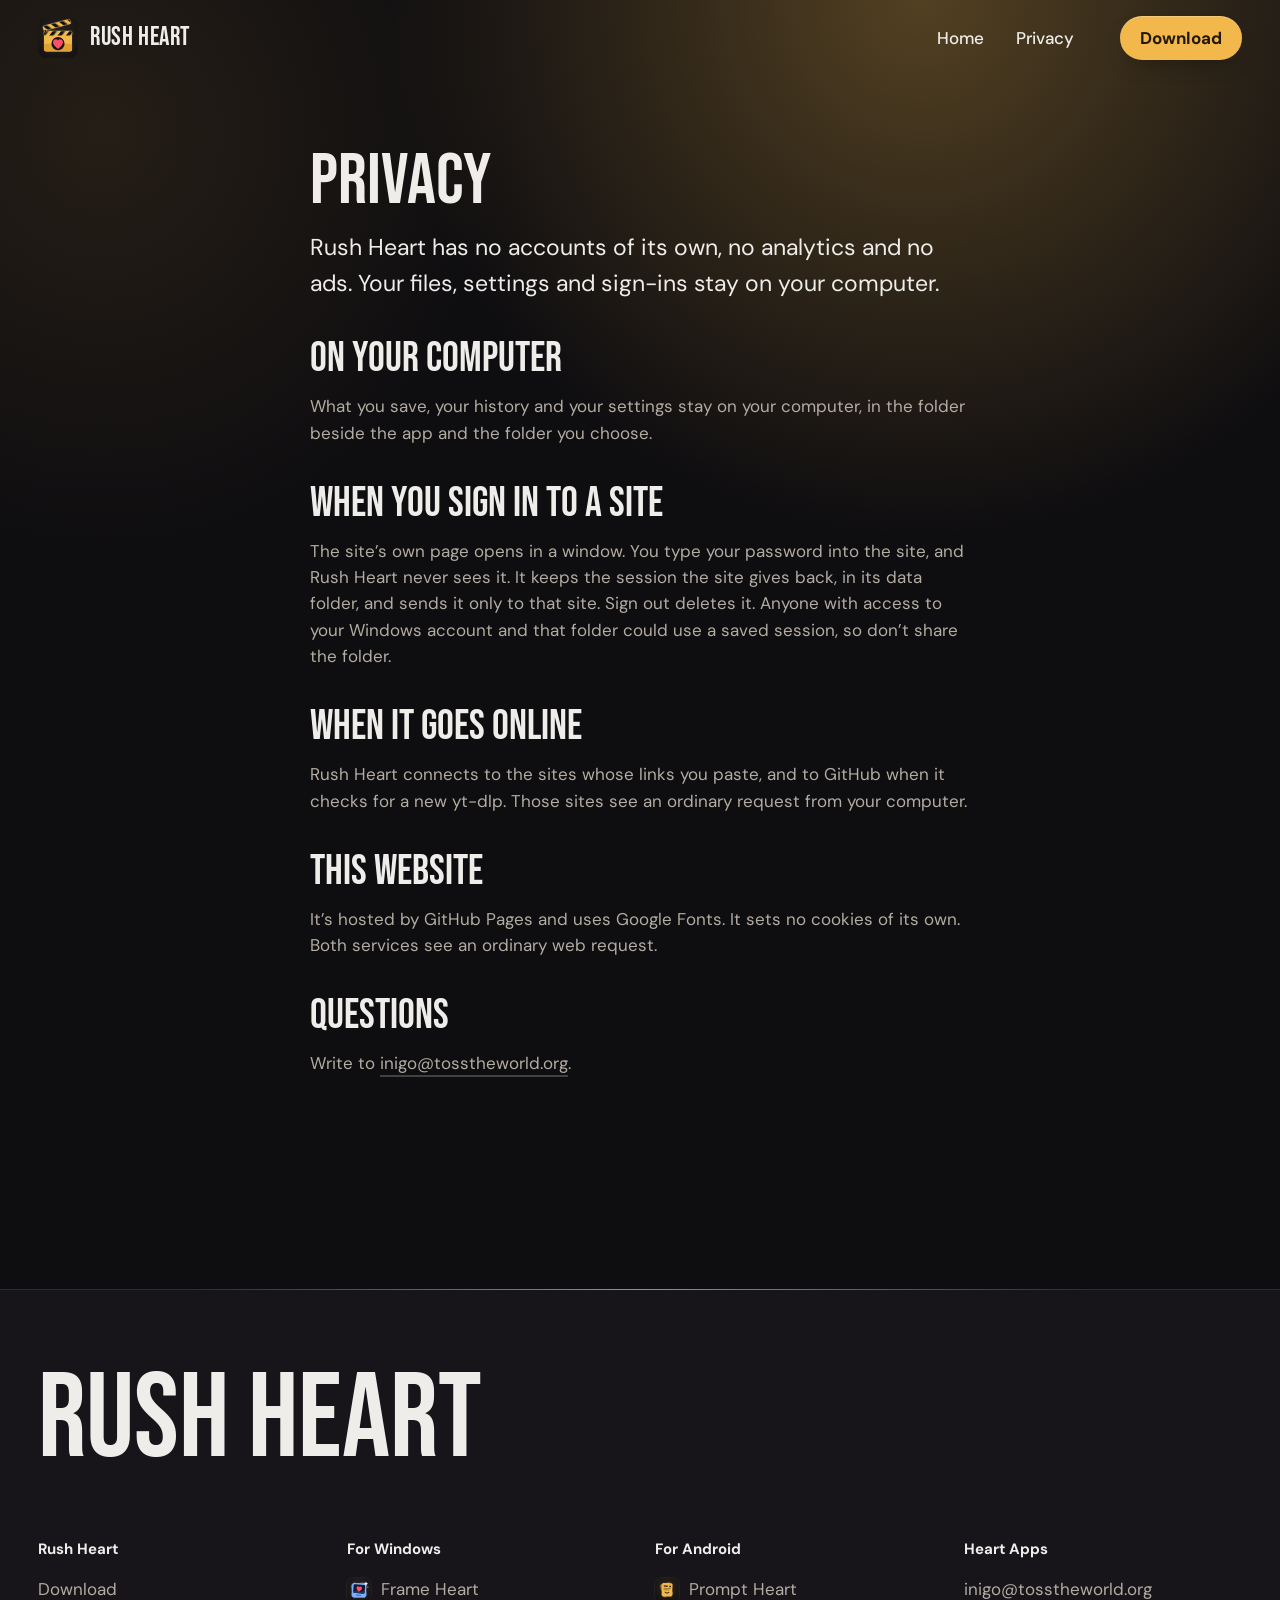
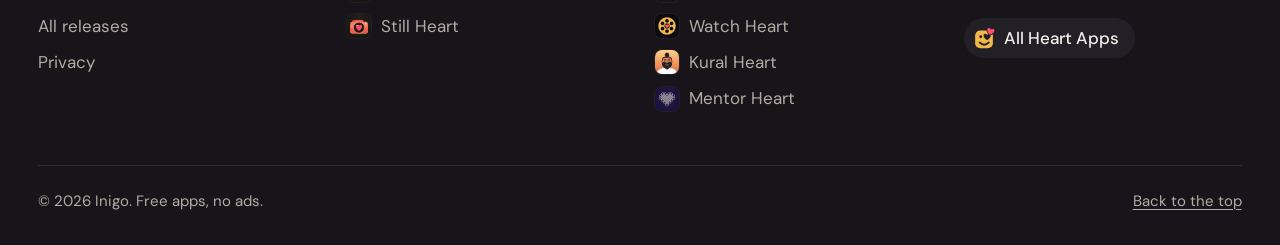
==== commit 513b2d9d: "Footer: Mentor Heart, the new app for college departments" ====
--- a/privacy.html
+++ b/privacy.html
@@ -46,7 +46,7 @@
     <div class="foot-cols">
       <nav aria-label="Rush Heart"><h2>Rush Heart</h2><a href="https://github.com/inigo-code/rush-heart-site/releases/latest/download/RushHeart.exe">Download</a><a href="https://github.com/inigo-code/rush-heart-site/releases">All releases</a><a href="privacy.html">Privacy</a></nav>
       <nav aria-label="For Windows"><h2>For Windows</h2><a class="to-app" href="https://inigo-code.github.io/frame-heart-site/"><img src="assets/frame-heart.svg" width="24" height="24" alt="">Frame Heart</a><a class="to-app" href="https://inigo-code.github.io/still-heart-site/"><img src="assets/still-heart.svg" width="24" height="24" alt="">Still Heart</a></nav>
-      <nav aria-label="For Android"><h2>For Android</h2><a class="to-app" href="https://inigo-code.github.io/prompt-heart-site/"><img src="assets/prompt-heart.png" width="24" height="24" alt="">Prompt Heart</a><a class="to-app" href="https://inigo-code.github.io/watch-heart-site/"><img src="assets/watch-heart.png" width="24" height="24" alt="">Watch Heart</a><a class="to-app" href="https://inigo-code.github.io/kural-heart-site/"><img src="assets/kural-heart.png" width="24" height="24" alt="">Kural Heart</a></nav>
+      <nav aria-label="For Android"><h2>For Android</h2><a class="to-app" href="https://inigo-code.github.io/prompt-heart-site/"><img src="assets/prompt-heart.png" width="24" height="24" alt="">Prompt Heart</a><a class="to-app" href="https://inigo-code.github.io/watch-heart-site/"><img src="assets/watch-heart.png" width="24" height="24" alt="">Watch Heart</a><a class="to-app" href="https://inigo-code.github.io/kural-heart-site/"><img src="assets/kural-heart.png" width="24" height="24" alt="">Kural Heart</a><a class="to-app" href="https://heartapps.github.io/mentor-heart/"><img src="assets/mentor-heart.png" width="24" height="24" alt="">Mentor Heart</a></nav>
       <nav aria-label="Heart Apps"><h2>Heart Apps</h2><a href="mailto:inigo@tosstheworld.org?subject=Rush%20Heart">inigo@tosstheworld.org</a><a class="to-home" href="https://inigo-code.github.io/"><img src="assets/heart-apps.svg" width="22" height="22" alt="">All Heart Apps</a></nav>
     </div>
     <div class="foot-last"><p>© 2026 Inigo. Free apps, no ads.</p><a href="#top">Back to the top</a></div>
